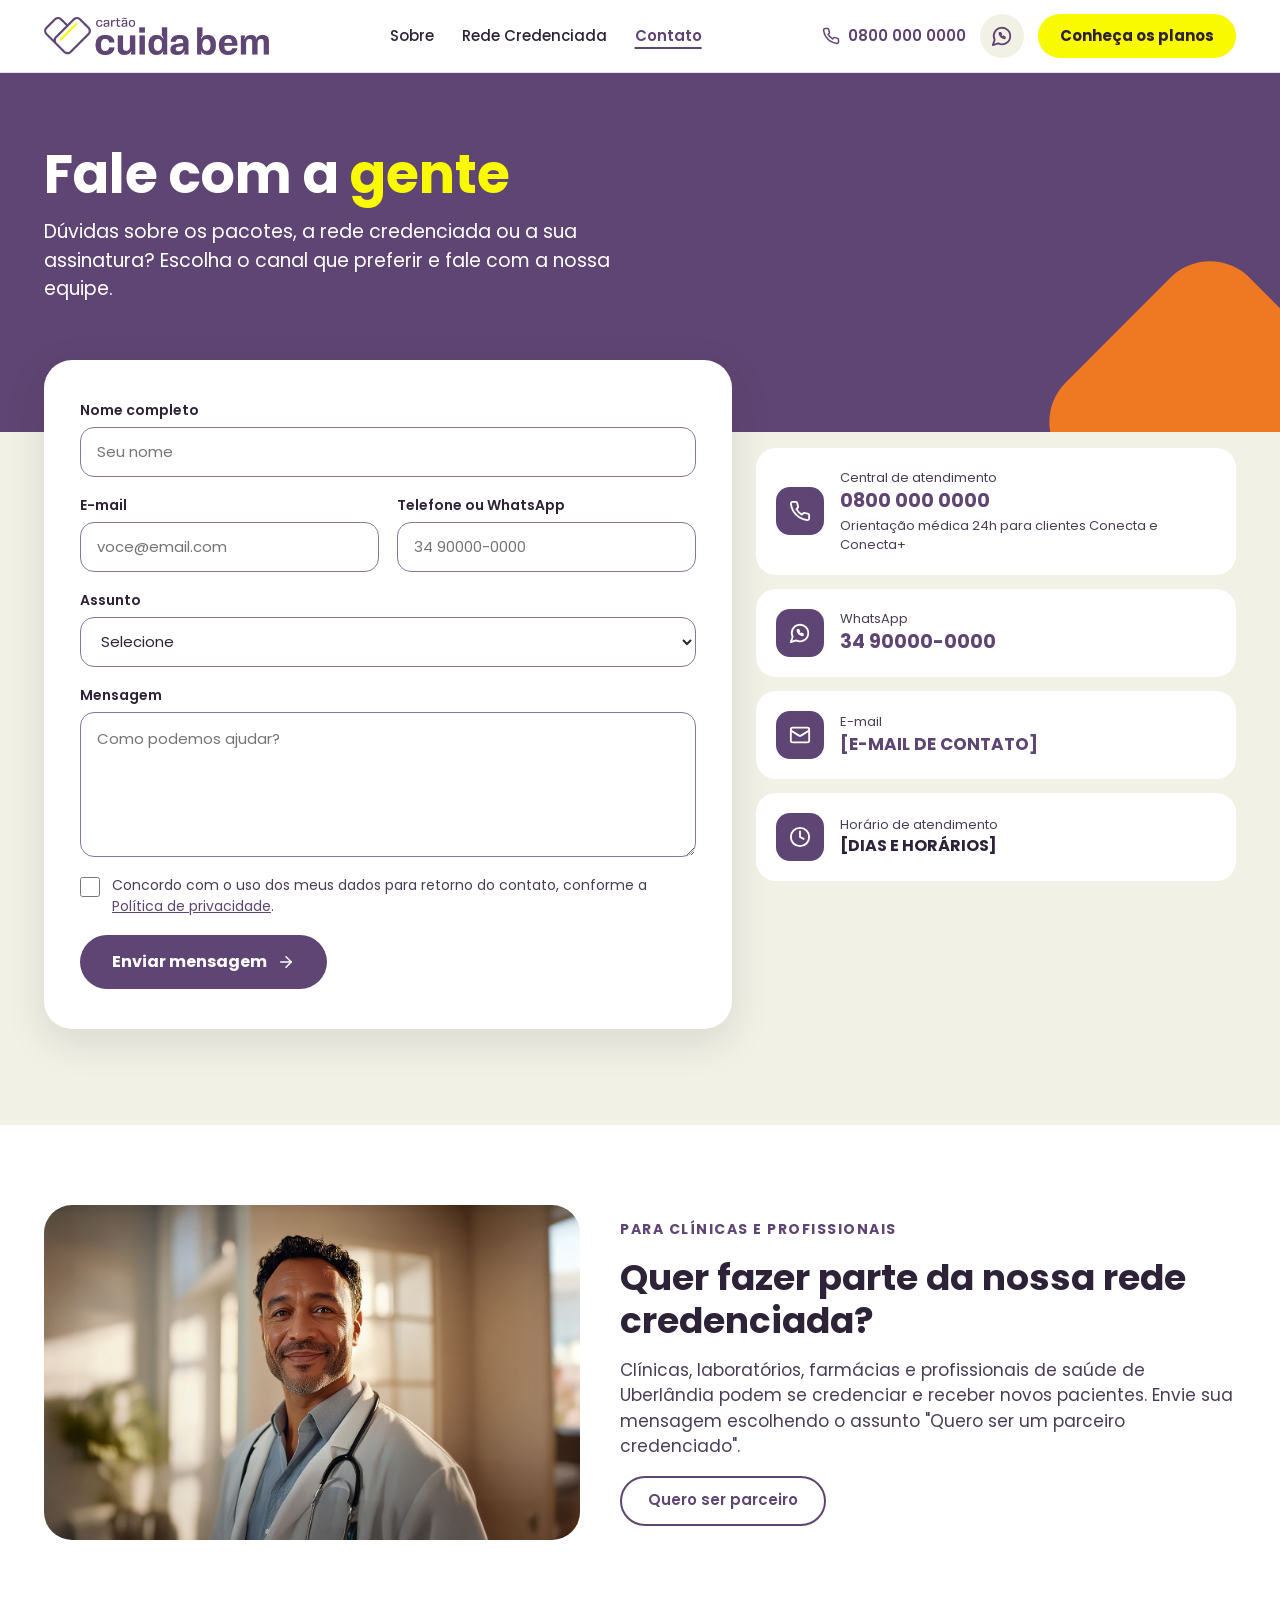
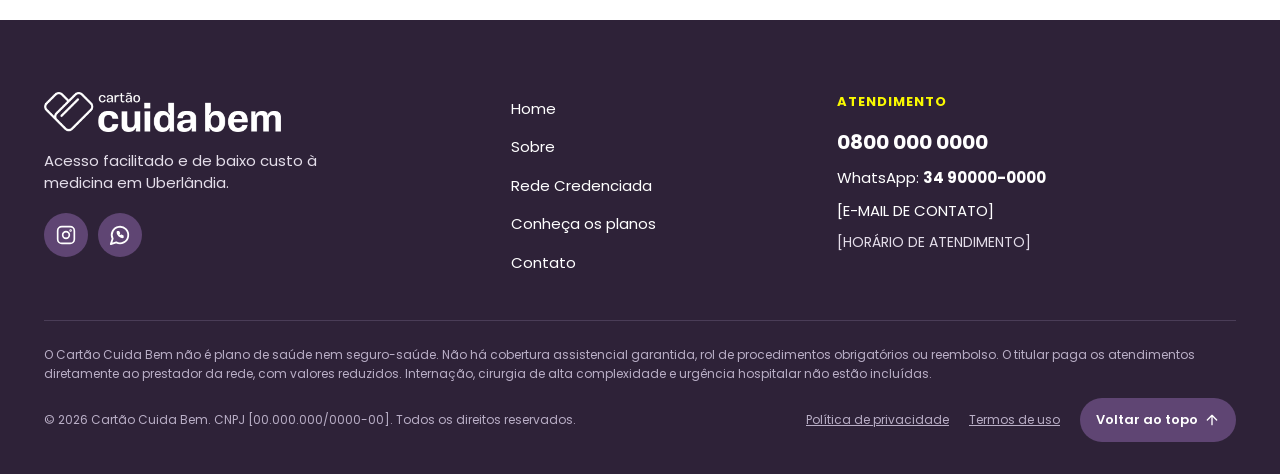
==== contato.html @ bc815ea8 "Add files via upload" ====
<!doctype html>
<html lang="pt-BR">
<head>
<meta charset="utf-8">
<meta name="viewport" content="width=device-width, initial-scale=1">
<title>Cartão Cuida Bem</title>
<meta name="description" content="Cartão Cuida Bem: acesso facilitado e de baixo custo à medicina em Uberlândia. Descontos em consultas, exames e medicamentos na rede parceira.">
<link rel="icon" type="image/png" href="assets/img/favicon.png">
<link rel="preconnect" href="https://fonts.googleapis.com">
<link rel="preconnect" href="https://fonts.gstatic.com" crossorigin>
<link href="https://fonts.googleapis.com/css2?family=Poppins:wght@400;500;600;700;800&display=swap" rel="stylesheet">
<link rel="stylesheet" href="assets/css/site.css">
</head>
<body>
<div id="topo" style="width: 100%; background: #FFFFFF; font-family: 'Poppins', system-ui, sans-serif; color: #2E2238; line-height: 1.5">
<header style="position: sticky; top: 0; z-index: 20; background: #FFFFFF; border-bottom: 1px solid #E4DEEA">
<div style="max-width: 1240px; margin: 0 auto; padding: 14px 24px; box-sizing: border-box; display: flex; flex-wrap: wrap; align-items: center; gap: 12px 28px">
<a href="index.html" aria-label="Cartão Cuida Bem, página inicial" style="display: block; flex: 0 0 auto"><img src="assets/img/logo-roxo.png" alt="Cartão Cuida Bem" style="height: 38px; display: block"></a>
<nav aria-label="Menu principal" style="display: flex; flex-wrap: wrap; gap: 4px 28px; flex: 1 1 auto; justify-content: center">
<a href="sobre.html" style="color: #2E2238; text-decoration: none; font-weight: 500; font-size: 15px; padding: 10px 0">Sobre</a>
<a href="sobre.html#rede-credenciada" style="color: #2E2238; text-decoration: none; font-weight: 500; font-size: 15px; padding: 10px 0">Rede Credenciada</a>
<a href="contato.html" aria-current="page" style="color: #5F4573; text-decoration: underline; text-underline-offset: 6px; text-decoration-thickness: 2px; font-weight: 600; font-size: 15px; padding: 10px 0">Contato</a>
</nav>
<div style="display: flex; flex-wrap: wrap; align-items: center; gap: 10px 14px">
<a href="tel:08000000000" style="display: flex; align-items: center; gap: 8px; color: #5F4573; text-decoration: none; font-weight: 600; font-size: 15px; padding: 10px 0">
<svg aria-hidden="true" width="18" height="18" viewBox="0 0 24 24" fill="none" stroke="currentColor" stroke-width="2" stroke-linecap="round" stroke-linejoin="round"><path d="M22 16.92v3a2 2 0 0 1-2.18 2 19.79 19.79 0 0 1-8.63-3.07 19.5 19.5 0 0 1-6-6 19.79 19.79 0 0 1-3.07-8.67A2 2 0 0 1 4.11 2h3a2 2 0 0 1 2 1.72 12.84 12.84 0 0 0 .7 2.81 2 2 0 0 1-.45 2.11L8.09 9.91a16 16 0 0 0 6 6l1.27-1.27a2 2 0 0 1 2.11-.45 12.84 12.84 0 0 0 2.81.7A2 2 0 0 1 22 16.92z"></path></svg>
0800 000 0000</a>
<a href="https://wa.me/5534900000000" aria-label="Fale com a gente pelo WhatsApp" style="display: flex; align-items: center; justify-content: center; width: 44px; height: 44px; border-radius: 50%; background: #F1F1E5; color: #5F4573">
<svg aria-hidden="true" width="22" height="22" viewBox="0 0 24 24" fill="none" stroke="currentColor" stroke-width="2" stroke-linecap="round" stroke-linejoin="round"><path d="M7.9 20A9 9 0 1 0 4 16.1L2 22Z"></path><path d="M9.5 9.5c.3 1.6 1.4 3 3 3.9l.9-.9 1.6.6v1.3c-2.9.3-6-2.8-5.7-5.7h1.3l.6 1.6z"></path></svg>
</a>
<a href="planos.html" style="display: inline-flex; align-items: center; min-height: 44px; padding: 0 22px; border-radius: 999px; background: #F9F900; color: #2E2238; font-weight: 700; font-size: 15px; text-decoration: none">Conheça os planos</a>
</div>
</div>
</header>
<section style="background: #5F4573; color: #FFFFFF; position: relative; overflow: hidden">
<div aria-hidden="true" style="position: absolute; right: -60px; bottom: -120px; width: 260px; height: 260px; border-radius: 56px; background: #EF7823; transform: rotate(45deg)"></div>
<div style="position: relative; max-width: 1240px; margin: 0 auto; padding: 72px 24px 128px; box-sizing: border-box; display: flex; flex-direction: column; gap: 14px">
<h1 style="margin: 0; font-size: clamp(34px, 4.2vw, 54px); line-height: 1.1; font-weight: 700">Fale com a <span style="color: #F9F900">gente</span></h1>
<p style="margin: 0; font-size: 19px; max-width: 620px">Dúvidas sobre os pacotes, a rede credenciada ou a sua assinatura? Escolha o canal que preferir e fale com a nossa equipe.</p>
</div>
</section>
<section style="background: #F1F1E5">
<div style="max-width: 1240px; margin: -72px auto 0; padding: 0 24px 96px; box-sizing: border-box; position: relative; display: flex; flex-wrap: wrap; gap: 24px; align-items: flex-start">
<div style="flex: 1.4 1 520px; min-width: 0; background: #FFFFFF; border-radius: 28px; padding: 40px 36px; box-sizing: border-box; box-shadow: 0 12px 40px rgba(46, 34, 56, 0.12)">
<form id="form-contato" style="display: flex; flex-direction: column; gap: 18px">
<div style="display: flex; flex-direction: column; gap: 6px">
<label for="nome" style="font-size: 14px; font-weight: 600">Nome completo</label>
<input id="nome" name="nome" type="text" required autocomplete="name" placeholder="Seu nome" style="min-height: 50px; padding: 0 16px; border: 1.5px solid #8B76A0; border-radius: 14px; font-family: inherit; font-size: 15px; color: #2E2238; background: #FFFFFF">
</div>
<div style="display: flex; flex-wrap: wrap; gap: 18px">
<div style="flex: 1 1 220px; min-width: 0; display: flex; flex-direction: column; gap: 6px">
<label for="email" style="font-size: 14px; font-weight: 600">E-mail</label>
<input id="email" name="email" type="email" required autocomplete="email" placeholder="voce@email.com" style="min-height: 50px; padding: 0 16px; border: 1.5px solid #8B76A0; border-radius: 14px; font-family: inherit; font-size: 15px; color: #2E2238; background: #FFFFFF">
</div>
<div style="flex: 1 1 220px; min-width: 0; display: flex; flex-direction: column; gap: 6px">
<label for="telefone" style="font-size: 14px; font-weight: 600">Telefone ou WhatsApp</label>
<input id="telefone" name="telefone" type="tel" required autocomplete="tel" placeholder="34 90000-0000" style="min-height: 50px; padding: 0 16px; border: 1.5px solid #8B76A0; border-radius: 14px; font-family: inherit; font-size: 15px; color: #2E2238; background: #FFFFFF">
</div>
</div>
<div style="display: flex; flex-direction: column; gap: 6px">
<label for="assunto" style="font-size: 14px; font-weight: 600">Assunto</label>
<select id="assunto" name="assunto" required style="min-height: 50px; padding: 0 16px; border: 1.5px solid #8B76A0; border-radius: 14px; font-family: inherit; font-size: 15px; color: #2E2238; background: #FFFFFF">
<option value="">Selecione</option>
<option>Quero contratar o Cartão Cuida Bem</option>
<option>Já sou cliente e tenho uma dúvida</option>
<option>Dúvidas sobre a rede credenciada</option>
<option>Quero ser um parceiro credenciado</option>
<option>Outros assuntos</option>
</select>
</div>
<div style="display: flex; flex-direction: column; gap: 6px">
<label for="mensagem" style="font-size: 14px; font-weight: 600">Mensagem</label>
<textarea id="mensagem" name="mensagem" rows="5" required placeholder="Como podemos ajudar?" style="padding: 14px 16px; border: 1.5px solid #8B76A0; border-radius: 14px; font-family: inherit; font-size: 15px; color: #2E2238; background: #FFFFFF; resize: vertical"></textarea>
</div>
<label style="display: flex; gap: 12px; align-items: flex-start; font-size: 14px; color: #4A3D57; cursor: pointer">
<input type="checkbox" required style="width: 20px; height: 20px; margin: 2px 0 0; accent-color: #5F4573; flex: 0 0 auto">
<span>Concordo com o uso dos meus dados para retorno do contato, conforme a <a href="#">Política de privacidade</a>.</span>
</label>
<button type="submit" style="align-self: flex-start; display: inline-flex; align-items: center; gap: 10px; min-height: 54px; padding: 0 32px; border: 0; border-radius: 999px; background: #5F4573; color: #FFFFFF; font-family: inherit; font-weight: 700; font-size: 16px; cursor: pointer">Enviar mensagem
<svg aria-hidden="true" width="18" height="18" viewBox="0 0 24 24" fill="none" stroke="currentColor" stroke-width="2" stroke-linecap="round" stroke-linejoin="round"><path d="M5 12h14"></path><path d="m12 5 7 7-7 7"></path></svg></button>
</form>
<div role="status" id="msg-enviada" hidden style="display: flex; flex-direction: column; align-items: flex-start; gap: 16px; padding: 24px 0">
<div style="width: 64px; height: 64px; border-radius: 18px; background: #F9F900; color: #5F4573; display: flex; align-items: center; justify-content: center"><svg aria-hidden="true" width="32" height="32" viewBox="0 0 24 24" fill="none" stroke="currentColor" stroke-width="2.5" stroke-linecap="round" stroke-linejoin="round"><path d="M20 6 9 17l-5-5"></path></svg></div>
<h2 style="margin: 0; font-size: 28px; font-weight: 700; color: #5F4573">Mensagem enviada!</h2>
<p style="margin: 0; font-size: 16px; color: #4A3D57">Recebemos seu contato e vamos responder em breve. Se preferir, fale agora pelo WhatsApp.</p>
<div style="display: flex; flex-wrap: wrap; gap: 12px">
<a href="https://wa.me/5534900000000" style="display: inline-flex; align-items: center; min-height: 50px; padding: 0 24px; border-radius: 999px; background: #5F4573; color: #FFFFFF; font-weight: 700; text-decoration: none">Abrir WhatsApp</a>
<button type="button" id="btn-novo" style="min-height: 50px; padding: 0 24px; border-radius: 999px; border: 2px solid #5F4573; background: transparent; color: #5F4573; font-family: inherit; font-weight: 600; font-size: 15px; cursor: pointer">Enviar outra mensagem</button>
</div>
</div>
</div>
<div style="flex: 1 1 360px; min-width: 0; display: flex; flex-direction: column; gap: 14px; padding-top: 88px">
<a href="tel:08000000000" style="display: flex; gap: 16px; align-items: center; background: #FFFFFF; border-radius: 20px; padding: 20px; text-decoration: none; color: #2E2238">
<span style="flex: 0 0 auto; width: 48px; height: 48px; border-radius: 14px; background: #5F4573; color: #FFFFFF; display: flex; align-items: center; justify-content: center"><svg aria-hidden="true" width="22" height="22" viewBox="0 0 24 24" fill="none" stroke="currentColor" stroke-width="2" stroke-linecap="round" stroke-linejoin="round"><path d="M22 16.92v3a2 2 0 0 1-2.18 2 19.79 19.79 0 0 1-8.63-3.07 19.5 19.5 0 0 1-6-6 19.79 19.79 0 0 1-3.07-8.67A2 2 0 0 1 4.11 2h3a2 2 0 0 1 2 1.72 12.84 12.84 0 0 0 .7 2.81 2 2 0 0 1-.45 2.11L8.09 9.91a16 16 0 0 0 6 6l1.27-1.27a2 2 0 0 1 2.11-.45 12.84 12.84 0 0 0 2.81.7A2 2 0 0 1 22 16.92z"></path></svg></span>
<span><span style="display: block; font-size: 13px; color: #4A3D57">Central de atendimento</span><strong style="font-size: 19px; color: #5F4573">0800 000 0000</strong><span style="display: block; font-size: 13px; color: #4A3D57">Orientação médica 24h para clientes Conecta e Conecta+</span></span>
</a>
<a href="https://wa.me/5534900000000" style="display: flex; gap: 16px; align-items: center; background: #FFFFFF; border-radius: 20px; padding: 20px; text-decoration: none; color: #2E2238">
<span style="flex: 0 0 auto; width: 48px; height: 48px; border-radius: 14px; background: #5F4573; color: #FFFFFF; display: flex; align-items: center; justify-content: center"><svg aria-hidden="true" width="22" height="22" viewBox="0 0 24 24" fill="none" stroke="currentColor" stroke-width="2" stroke-linecap="round" stroke-linejoin="round"><path d="M7.9 20A9 9 0 1 0 4 16.1L2 22Z"></path><path d="M9.5 9.5c.3 1.6 1.4 3 3 3.9l.9-.9 1.6.6v1.3c-2.9.3-6-2.8-5.7-5.7h1.3l.6 1.6z"></path></svg></span>
<span><span style="display: block; font-size: 13px; color: #4A3D57">WhatsApp</span><strong style="font-size: 19px; color: #5F4573">34 90000-0000</strong></span>
</a>
<a href="mailto:contato@cuidabem.com.br" style="display: flex; gap: 16px; align-items: center; background: #FFFFFF; border-radius: 20px; padding: 20px; text-decoration: none; color: #2E2238">
<span style="flex: 0 0 auto; width: 48px; height: 48px; border-radius: 14px; background: #5F4573; color: #FFFFFF; display: flex; align-items: center; justify-content: center"><svg aria-hidden="true" width="22" height="22" viewBox="0 0 24 24" fill="none" stroke="currentColor" stroke-width="2" stroke-linecap="round" stroke-linejoin="round"><rect width="20" height="16" x="2" y="4" rx="2"></rect><path d="m22 7-8.97 5.7a1.94 1.94 0 0 1-2.06 0L2 7"></path></svg></span>
<span><span style="display: block; font-size: 13px; color: #4A3D57">E-mail</span><strong style="font-size: 17px; color: #5F4573">[E-MAIL DE CONTATO]</strong></span>
</a>
<div style="display: flex; gap: 16px; align-items: center; background: #FFFFFF; border-radius: 20px; padding: 20px">
<span style="flex: 0 0 auto; width: 48px; height: 48px; border-radius: 14px; background: #5F4573; color: #FFFFFF; display: flex; align-items: center; justify-content: center"><svg aria-hidden="true" width="22" height="22" viewBox="0 0 24 24" fill="none" stroke="currentColor" stroke-width="2" stroke-linecap="round" stroke-linejoin="round"><circle cx="12" cy="12" r="10"></circle><path d="M12 6v6l4 2"></path></svg></span>
<span><span style="display: block; font-size: 13px; color: #4A3D57">Horário de atendimento</span><strong style="font-size: 16px; color: #2E2238">[DIAS E HORÁRIOS]</strong></span>
</div>
</div>
</div>
</section>
<section style="background: #FFFFFF">
<div style="max-width: 1240px; margin: 0 auto; padding: 80px 24px; box-sizing: border-box; display: flex; flex-wrap: wrap; align-items: center; gap: 40px">
<div style="flex: 1 1 360px; min-width: 0; border-radius: 28px; overflow: hidden; aspect-ratio: 16 / 10">
<img src="assets/img/medico.jpg" alt="Médico sorridente no consultório" style="width: 100%; height: 100%; object-fit: cover; object-position: center 25%; display: block">
</div>
<div style="flex: 1 1 440px; min-width: 0; display: flex; flex-direction: column; gap: 16px">
<p style="margin: 0; font-size: 14px; font-weight: 700; letter-spacing: 1.5px; text-transform: uppercase; color: #5F4573">Para clínicas e profissionais</p>
<h2 style="margin: 0; font-size: clamp(26px, 2.8vw, 36px); line-height: 1.2; font-weight: 700">Quer fazer parte da nossa rede credenciada?</h2>
<p style="margin: 0; font-size: 17px; color: #4A3D57">Clínicas, laboratórios, farmácias e profissionais de saúde de Uberlândia podem se credenciar e receber novos pacientes. Envie sua mensagem escolhendo o assunto "Quero ser um parceiro credenciado".</p>
<a href="#nome" style="align-self: flex-start; display: inline-flex; align-items: center; min-height: 50px; padding: 0 26px; border-radius: 999px; border: 2px solid #5F4573; color: #5F4573; font-weight: 600; font-size: 15px; text-decoration: none; box-sizing: border-box">Quero ser parceiro</a>
</div>
</div>
</section>
<footer style="background: #2E2238; color: #FFFFFF">
<div style="max-width: 1240px; margin: 0 auto; padding: 72px 24px 32px; box-sizing: border-box; display: flex; flex-direction: column; gap: 40px">
<div style="display: flex; flex-wrap: wrap; gap: 40px 48px">
<div style="flex: 1.4 1 280px; min-width: 0; display: flex; flex-direction: column; gap: 18px">
<img src="assets/img/logo-branco.png" alt="Cartão Cuida Bem" style="height: 40px; width: auto; align-self: flex-start">
<p style="margin: 0; font-size: 15px; color: #E4DEEA; max-width: 340px">Acesso facilitado e de baixo custo à medicina em Uberlândia.</p>
<div style="display: flex; gap: 10px">
<a href="#" aria-label="Instagram do Cartão Cuida Bem" style="width: 44px; height: 44px; border-radius: 50%; background: #5F4573; color: #FFFFFF; display: flex; align-items: center; justify-content: center"><svg aria-hidden="true" width="20" height="20" viewBox="0 0 24 24" fill="none" stroke="currentColor" stroke-width="2" stroke-linecap="round" stroke-linejoin="round"><rect width="20" height="20" x="2" y="2" rx="5"></rect><circle cx="12" cy="12" r="4"></circle><circle cx="17.5" cy="6.5" r=".5"></circle></svg></a>
<a href="https://wa.me/5534900000000" aria-label="WhatsApp do Cartão Cuida Bem" style="width: 44px; height: 44px; border-radius: 50%; background: #5F4573; color: #FFFFFF; display: flex; align-items: center; justify-content: center"><svg aria-hidden="true" width="22" height="22" viewBox="0 0 24 24" fill="none" stroke="currentColor" stroke-width="2" stroke-linecap="round" stroke-linejoin="round"><path d="M7.9 20A9 9 0 1 0 4 16.1L2 22Z"></path><path d="M9.5 9.5c.3 1.6 1.4 3 3 3.9l.9-.9 1.6.6v1.3c-2.9.3-6-2.8-5.7-5.7h1.3l.6 1.6z"></path></svg></a>
</div>
</div>
<nav aria-label="Rodapé" style="flex: 1 1 180px; min-width: 0; display: flex; flex-direction: column; gap: 4px">
<a href="index.html" style="color: #FFFFFF; text-decoration: none; font-size: 15px; padding: 6px 0">Home</a>
<a href="sobre.html" style="color: #FFFFFF; text-decoration: none; font-size: 15px; padding: 6px 0">Sobre</a>
<a href="sobre.html#rede-credenciada" style="color: #FFFFFF; text-decoration: none; font-size: 15px; padding: 6px 0">Rede Credenciada</a>
<a href="planos.html" style="color: #FFFFFF; text-decoration: none; font-size: 15px; padding: 6px 0">Conheça os planos</a>
<a href="contato.html" style="color: #FFFFFF; text-decoration: none; font-size: 15px; padding: 6px 0">Contato</a>
</nav>
<div style="flex: 1.4 1 260px; min-width: 0; display: flex; flex-direction: column; gap: 10px">
<p style="margin: 0 0 6px; font-size: 13px; font-weight: 700; letter-spacing: 1px; text-transform: uppercase; color: #F9F900">Atendimento</p>
<a href="tel:08000000000" style="color: #FFFFFF; text-decoration: none; font-size: 20px; font-weight: 700">0800 000 0000</a>
<a href="https://wa.me/5534900000000" style="color: #FFFFFF; text-decoration: none; font-size: 15px">WhatsApp: <strong>34 90000-0000</strong></a>
<a href="mailto:contato@cuidabem.com.br" style="color: #FFFFFF; text-decoration: none; font-size: 15px">[E-MAIL DE CONTATO]</a>
<p style="margin: 0; font-size: 14px; color: #E4DEEA">[HORÁRIO DE ATENDIMENTO]</p>
</div>
</div>
<div style="display: flex; flex-direction: column; gap: 14px; padding-top: 24px; border-top: 1px solid #4A3D57; font-size: 12px; color: #B9AEC6">
<p style="margin: 0; line-height: 1.6">O Cartão Cuida Bem não é plano de saúde nem seguro-saúde. Não há cobertura assistencial garantida, rol de procedimentos obrigatórios ou reembolso. O titular paga os atendimentos diretamente ao prestador da rede, com valores reduzidos. Internação, cirurgia de alta complexidade e urgência hospitalar não estão incluídas.</p>
<div style="display: flex; flex-wrap: wrap; align-items: center; justify-content: space-between; gap: 12px 20px">
<p style="margin: 0">© 2026 Cartão Cuida Bem. CNPJ [00.000.000/0000-00]. Todos os direitos reservados.</p>
<div style="display: flex; flex-wrap: wrap; gap: 8px 20px; align-items: center">
<a href="#" style="color: #B9AEC6">Política de privacidade</a>
<a href="#" style="color: #B9AEC6">Termos de uso</a>
<a href="#topo" style="display: inline-flex; align-items: center; gap: 6px; min-height: 44px; padding: 0 16px; border-radius: 999px; background: #5F4573; color: #FFFFFF; text-decoration: none; font-weight: 600; font-size: 13px">Voltar ao topo
<svg aria-hidden="true" width="16" height="16" viewBox="0 0 24 24" fill="none" stroke="currentColor" stroke-width="2" stroke-linecap="round" stroke-linejoin="round"><path d="m5 12 7-7 7 7M12 19V5"></path></svg></a>
</div>
</div>
</div>
</div>
</footer>
</div>
<script src="assets/js/site.js"></script>
</body>
</html>
---- assets/css/site.css ----
/* Cartão Cuida Bem: estilos base do site (o restante do visual está nos atributos style de cada página) */
*, *::before, *::after { box-sizing: border-box; }
html { scroll-behavior: smooth; -webkit-text-size-adjust: 100%; }
body { margin: 0; font-family: 'Poppins', system-ui, -apple-system, 'Segoe UI', sans-serif; color: #2E2238; background: #FFFFFF; }
a { color: #5F4573; }
a:hover { color: #2E2238; }
[hidden] { display: none !important; }
a:focus-visible, button:focus-visible, input:focus-visible, select:focus-visible, textarea:focus-visible {
  outline: 3px solid #EF7823; outline-offset: 2px;
}
input:focus, select:focus, textarea:focus { border-color: #5F4573 !important; outline: none; box-shadow: 0 0 0 3px #E4DEEA; }
button { -webkit-tap-highlight-color: transparent; }
.faq-btn[aria-expanded="true"] > span:last-child { transform: rotate(180deg); }
[id] { scroll-margin-top: 96px; }

/* Comparativo Plano de saúde x Cartão Cuida Bem (página Sobre) */
.cmp-desk { display: grid; }
.cmp-mob { display: none; }
@media (max-width: 880px) {
  .cmp-desk { display: none; }
  .cmp-mob { display: flex; }
}

/* Celular: menu deixa de ser fixo para não ocupar a tela */
@media (max-width: 767px) {
  header { position: static !important; }
  [id] { scroll-margin-top: 16px; }
}
@media (prefers-reduced-motion: reduce) {
  html { scroll-behavior: auto; }
}
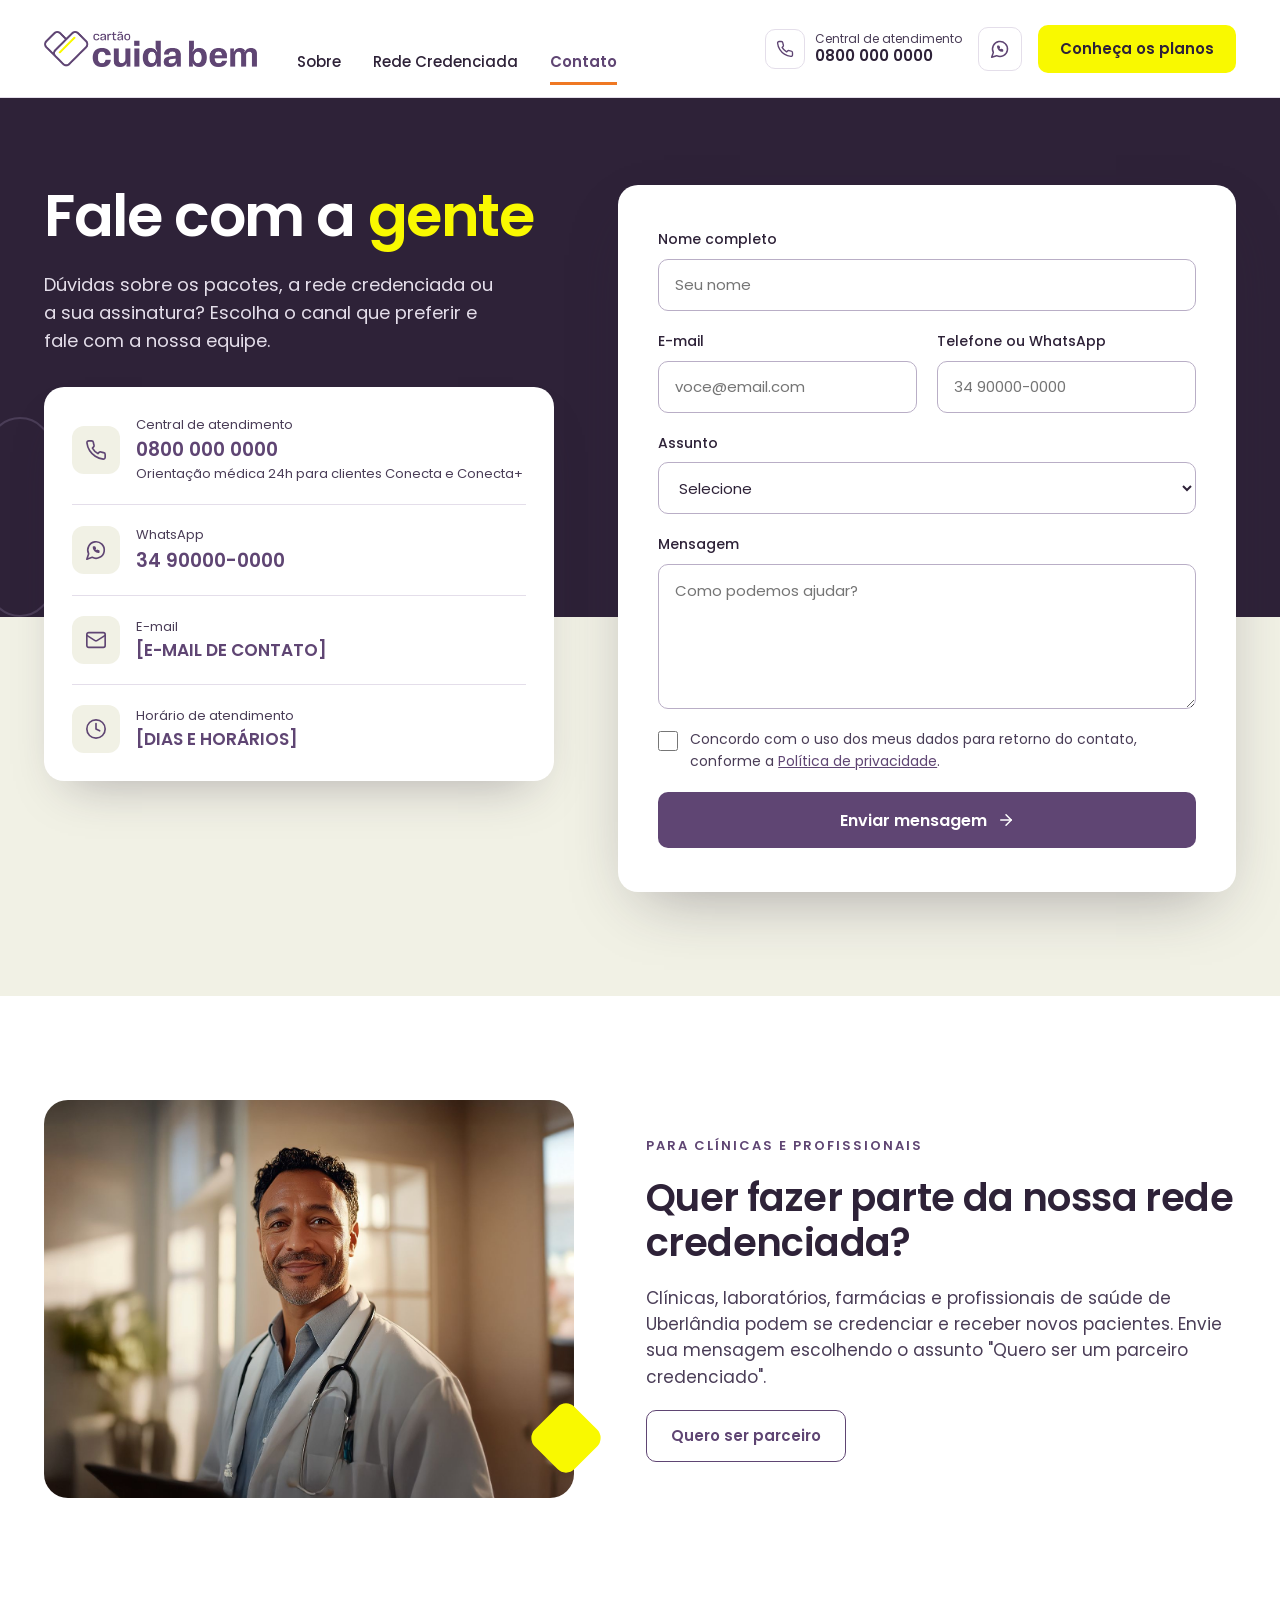
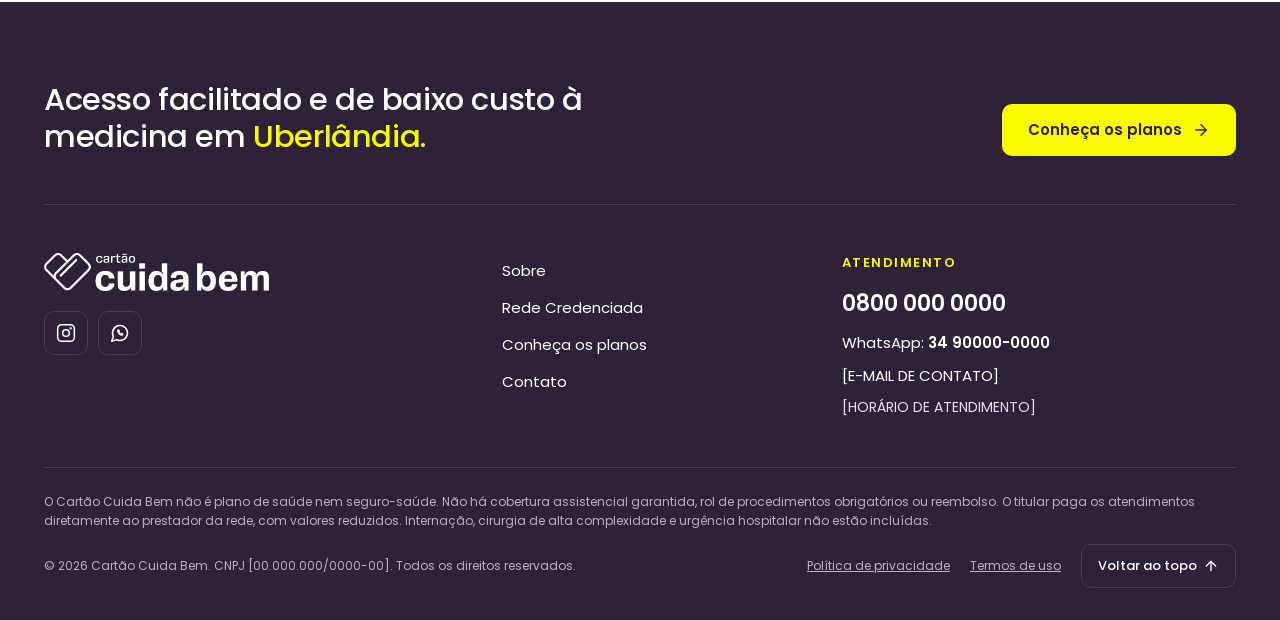
==== commit a2905afc: "Add files via upload" ====
--- a/contato.html
+++ b/contato.html
@@ -8,58 +8,75 @@
 <link rel="icon" type="image/png" href="assets/img/favicon.png">
 <link rel="preconnect" href="https://fonts.googleapis.com">
 <link rel="preconnect" href="https://fonts.gstatic.com" crossorigin>
-<link href="https://fonts.googleapis.com/css2?family=Poppins:wght@400;500;600;700;800&display=swap" rel="stylesheet">
+<link href="https://fonts.googleapis.com/css2?family=Poppins:wght@300;400;500;600;700&display=swap" rel="stylesheet">
 <link rel="stylesheet" href="assets/css/site.css">
 </head>
 <body>
-<div id="topo" style="width: 100%; background: #FFFFFF; font-family: 'Poppins', system-ui, sans-serif; color: #2E2238; line-height: 1.5">
-<header style="position: sticky; top: 0; z-index: 20; background: #FFFFFF; border-bottom: 1px solid #E4DEEA">
-<div style="max-width: 1240px; margin: 0 auto; padding: 14px 24px; box-sizing: border-box; display: flex; flex-wrap: wrap; align-items: center; gap: 12px 28px">
-<a href="index.html" aria-label="Cartão Cuida Bem, página inicial" style="display: block; flex: 0 0 auto"><img src="assets/img/logo-roxo.png" alt="Cartão Cuida Bem" style="height: 38px; display: block"></a>
-<nav aria-label="Menu principal" style="display: flex; flex-wrap: wrap; gap: 4px 28px; flex: 1 1 auto; justify-content: center">
-<a href="sobre.html" style="color: #2E2238; text-decoration: none; font-weight: 500; font-size: 15px; padding: 10px 0">Sobre</a>
-<a href="sobre.html#rede-credenciada" style="color: #2E2238; text-decoration: none; font-weight: 500; font-size: 15px; padding: 10px 0">Rede Credenciada</a>
-<a href="contato.html" aria-current="page" style="color: #5F4573; text-decoration: underline; text-underline-offset: 6px; text-decoration-thickness: 2px; font-weight: 600; font-size: 15px; padding: 10px 0">Contato</a>
+<div id="topo" style="width: 100%; background: #FFFFFF; font-family: 'Poppins', system-ui, sans-serif; color: #2E2238; line-height: 1.55">
+<header style="position: sticky; top: 0; z-index: 30; background: #FFFFFF; box-shadow: 0 1px 0 #E4DEEA">
+<div style="max-width: 1240px; margin: 0 auto; padding: 12px 24px; min-height: 80px; box-sizing: border-box; display: flex; flex-wrap: wrap; align-items: center; gap: 12px 40px">
+<a href="index.html" aria-label="Cartão Cuida Bem, página inicial" style="display: block; flex: 0 0 auto"><img src="assets/img/logo-roxo.png" alt="Cartão Cuida Bem" style="height: 36px; display: block"></a>
+<nav aria-label="Menu principal" style="display: flex; flex-wrap: wrap; gap: 4px 32px; flex: 1 1 auto; margin-top: 26px">
+<a href="sobre.html" style="color: #2E2238; text-decoration: none; font-weight: 500; font-size: 15px; padding: 12px 0">Sobre</a>
+<a href="sobre.html#rede-credenciada" style="color: #2E2238; text-decoration: none; font-weight: 500; font-size: 15px; padding: 12px 0">Rede Credenciada</a>
+<a href="contato.html" aria-current="page" style="color: #5F4573; text-decoration: none; font-weight: 600; font-size: 15px; padding: 12px 0; box-shadow: inset 0 -3px 0 #EF7823">Contato</a>
 </nav>
-<div style="display: flex; flex-wrap: wrap; align-items: center; gap: 10px 14px">
-<a href="tel:08000000000" style="display: flex; align-items: center; gap: 8px; color: #5F4573; text-decoration: none; font-weight: 600; font-size: 15px; padding: 10px 0">
-<svg aria-hidden="true" width="18" height="18" viewBox="0 0 24 24" fill="none" stroke="currentColor" stroke-width="2" stroke-linecap="round" stroke-linejoin="round"><path d="M22 16.92v3a2 2 0 0 1-2.18 2 19.79 19.79 0 0 1-8.63-3.07 19.5 19.5 0 0 1-6-6 19.79 19.79 0 0 1-3.07-8.67A2 2 0 0 1 4.11 2h3a2 2 0 0 1 2 1.72 12.84 12.84 0 0 0 .7 2.81 2 2 0 0 1-.45 2.11L8.09 9.91a16 16 0 0 0 6 6l1.27-1.27a2 2 0 0 1 2.11-.45 12.84 12.84 0 0 0 2.81.7A2 2 0 0 1 22 16.92z"></path></svg>
-0800 000 0000</a>
-<a href="https://wa.me/5534900000000" aria-label="Fale com a gente pelo WhatsApp" style="display: flex; align-items: center; justify-content: center; width: 44px; height: 44px; border-radius: 50%; background: #F1F1E5; color: #5F4573">
-<svg aria-hidden="true" width="22" height="22" viewBox="0 0 24 24" fill="none" stroke="currentColor" stroke-width="2" stroke-linecap="round" stroke-linejoin="round"><path d="M7.9 20A9 9 0 1 0 4 16.1L2 22Z"></path><path d="M9.5 9.5c.3 1.6 1.4 3 3 3.9l.9-.9 1.6.6v1.3c-2.9.3-6-2.8-5.7-5.7h1.3l.6 1.6z"></path></svg>
+<div style="display: flex; flex-wrap: wrap; align-items: center; gap: 12px 16px">
+<a href="tel:08000000000" style="display: flex; align-items: center; gap: 10px; text-decoration: none; color: #2E2238">
+<span style="display: flex; width: 40px; height: 40px; border-radius: 10px; border: 1px solid #E4DEEA; color: #5F4573; align-items: center; justify-content: center"><svg aria-hidden="true" width="18" height="18" viewBox="0 0 24 24" fill="none" stroke="currentColor" stroke-width="1.8" stroke-linecap="round" stroke-linejoin="round"><path d="M22 16.92v3a2 2 0 0 1-2.18 2 19.79 19.79 0 0 1-8.63-3.07 19.5 19.5 0 0 1-6-6 19.79 19.79 0 0 1-3.07-8.67A2 2 0 0 1 4.11 2h3a2 2 0 0 1 2 1.72 12.84 12.84 0 0 0 .7 2.81 2 2 0 0 1-.45 2.11L8.09 9.91a16 16 0 0 0 6 6l1.27-1.27a2 2 0 0 1 2.11-.45 12.84 12.84 0 0 0 2.81.7A2 2 0 0 1 22 16.92z"></path></svg></span>
+<span style="display: flex; flex-direction: column; line-height: 1.2"><span style="font-size: 12px; color: #4A3D57">Central de atendimento</span><strong style="font-size: 15px; font-weight: 600">0800 000 0000</strong></span>
 </a>
-<a href="planos.html" style="display: inline-flex; align-items: center; min-height: 44px; padding: 0 22px; border-radius: 999px; background: #F9F900; color: #2E2238; font-weight: 700; font-size: 15px; text-decoration: none">Conheça os planos</a>
+<a href="https://wa.me/5534900000000" aria-label="Fale com a gente pelo WhatsApp" style="display: flex; align-items: center; justify-content: center; width: 44px; height: 44px; border-radius: 10px; border: 1px solid #E4DEEA; color: #5F4573">
+<svg aria-hidden="true" width="20" height="20" viewBox="0 0 24 24" fill="none" stroke="currentColor" stroke-width="1.8" stroke-linecap="round" stroke-linejoin="round"><path d="M7.9 20A9 9 0 1 0 4 16.1L2 22Z"></path><path d="M9.5 9.5c.3 1.6 1.4 3 3 3.9l.9-.9 1.6.6v1.3c-2.9.3-6-2.8-5.7-5.7h1.3l.6 1.6z"></path></svg>
+</a>
+<a href="planos.html" style="display: inline-flex; align-items: center; min-height: 48px; padding: 0 22px; border-radius: 10px; background: #F9F900; color: #2E2238; font-weight: 600; font-size: 15px; text-decoration: none">Conheça os planos</a>
 </div>
 </div>
 </header>
-<section style="background: #5F4573; color: #FFFFFF; position: relative; overflow: hidden">
-<div aria-hidden="true" style="position: absolute; right: -60px; bottom: -120px; width: 260px; height: 260px; border-radius: 56px; background: #EF7823; transform: rotate(45deg)"></div>
-<div style="position: relative; max-width: 1240px; margin: 0 auto; padding: 72px 24px 128px; box-sizing: border-box; display: flex; flex-direction: column; gap: 14px">
-<h1 style="margin: 0; font-size: clamp(34px, 4.2vw, 54px); line-height: 1.1; font-weight: 700">Fale com a <span style="color: #F9F900">gente</span></h1>
-<p style="margin: 0; font-size: 19px; max-width: 620px">Dúvidas sobre os pacotes, a rede credenciada ou a sua assinatura? Escolha o canal que preferir e fale com a nossa equipe.</p>
-</div>
-</section>
-<section style="background: #F1F1E5">
-<div style="max-width: 1240px; margin: -72px auto 0; padding: 0 24px 96px; box-sizing: border-box; position: relative; display: flex; flex-wrap: wrap; gap: 24px; align-items: flex-start">
-<div style="flex: 1.4 1 520px; min-width: 0; background: #FFFFFF; border-radius: 28px; padding: 40px 36px; box-sizing: border-box; box-shadow: 0 12px 40px rgba(46, 34, 56, 0.12)">
-<form id="form-contato" style="display: flex; flex-direction: column; gap: 18px">
-<div style="display: flex; flex-direction: column; gap: 6px">
-<label for="nome" style="font-size: 14px; font-weight: 600">Nome completo</label>
-<input id="nome" name="nome" type="text" required autocomplete="name" placeholder="Seu nome" style="min-height: 50px; padding: 0 16px; border: 1.5px solid #8B76A0; border-radius: 14px; font-family: inherit; font-size: 15px; color: #2E2238; background: #FFFFFF">
-</div>
-<div style="display: flex; flex-wrap: wrap; gap: 18px">
-<div style="flex: 1 1 220px; min-width: 0; display: flex; flex-direction: column; gap: 6px">
-<label for="email" style="font-size: 14px; font-weight: 600">E-mail</label>
-<input id="email" name="email" type="email" required autocomplete="email" placeholder="voce@email.com" style="min-height: 50px; padding: 0 16px; border: 1.5px solid #8B76A0; border-radius: 14px; font-family: inherit; font-size: 15px; color: #2E2238; background: #FFFFFF">
-</div>
-<div style="flex: 1 1 220px; min-width: 0; display: flex; flex-direction: column; gap: 6px">
-<label for="telefone" style="font-size: 14px; font-weight: 600">Telefone ou WhatsApp</label>
-<input id="telefone" name="telefone" type="tel" required autocomplete="tel" placeholder="34 90000-0000" style="min-height: 50px; padding: 0 16px; border: 1.5px solid #8B76A0; border-radius: 14px; font-family: inherit; font-size: 15px; color: #2E2238; background: #FFFFFF">
+<section style="background: linear-gradient(#2E2238 0, #2E2238 520px, #F1F1E5 520px); position: relative">
+<div aria-hidden="true" style="position: absolute; left: -60px; top: 340px; width: 160px; height: 160px; border-radius: 32px; border: 2px solid #4A3D57; transform: rotate(45deg)"></div>
+<div style="position: relative; max-width: 1240px; margin: 0 auto; padding: 88px 24px 104px; box-sizing: border-box; display: flex; flex-wrap: wrap; gap: 48px 64px; align-items: flex-start">
+<div style="flex: 1 1 400px; min-width: 0; display: flex; flex-direction: column; gap: 24px; color: #FFFFFF">
+<h1 style="margin: 0; font-size: clamp(38px, 4.6vw, 62px); line-height: 1.05; font-weight: 600; letter-spacing: -1.4px">Fale com a <span style="color: #F9F900">gente</span></h1>
+<p style="margin: 0; font-size: 18px; color: #E4DEEA; max-width: 460px">Dúvidas sobre os pacotes, a rede credenciada ou a sua assinatura? Escolha o canal que preferir e fale com a nossa equipe.</p>
+<div style="display: flex; flex-direction: column; margin-top: 8px; background: #FFFFFF; color: #2E2238; border-radius: 20px; padding: 8px 28px; box-shadow: 0 24px 48px -24px rgba(46, 34, 56, 0.35)">
+<a href="tel:08000000000" style="display: flex; gap: 16px; align-items: center; padding: 20px 0; text-decoration: none; color: #2E2238">
+<span style="display: flex; flex: 0 0 auto; width: 48px; height: 48px; border-radius: 12px; background: #F1F1E5; color: #5F4573; align-items: center; justify-content: center"><svg aria-hidden="true" width="22" height="22" viewBox="0 0 24 24" fill="none" stroke="currentColor" stroke-width="1.8" stroke-linecap="round" stroke-linejoin="round"><path d="M22 16.92v3a2 2 0 0 1-2.18 2 19.79 19.79 0 0 1-8.63-3.07 19.5 19.5 0 0 1-6-6 19.79 19.79 0 0 1-3.07-8.67A2 2 0 0 1 4.11 2h3a2 2 0 0 1 2 1.72 12.84 12.84 0 0 0 .7 2.81 2 2 0 0 1-.45 2.11L8.09 9.91a16 16 0 0 0 6 6l1.27-1.27a2 2 0 0 1 2.11-.45 12.84 12.84 0 0 0 2.81.7A2 2 0 0 1 22 16.92z"></path></svg></span>
+<span style="display: flex; flex-direction: column"><span style="font-size: 13px; color: #4A3D57">Central de atendimento</span><strong style="font-size: 19px; font-weight: 600; color: #5F4573">0800 000 0000</strong><span style="font-size: 13px; color: #4A3D57">Orientação médica 24h para clientes Conecta e Conecta+</span></span>
+</a>
+<a href="https://wa.me/5534900000000" style="display: flex; gap: 16px; align-items: center; padding: 20px 0; border-top: 1px solid #E4DEEA; text-decoration: none; color: #2E2238">
+<span style="display: flex; flex: 0 0 auto; width: 48px; height: 48px; border-radius: 12px; background: #F1F1E5; color: #5F4573; align-items: center; justify-content: center"><svg aria-hidden="true" width="22" height="22" viewBox="0 0 24 24" fill="none" stroke="currentColor" stroke-width="1.8" stroke-linecap="round" stroke-linejoin="round"><path d="M7.9 20A9 9 0 1 0 4 16.1L2 22Z"></path><path d="M9.5 9.5c.3 1.6 1.4 3 3 3.9l.9-.9 1.6.6v1.3c-2.9.3-6-2.8-5.7-5.7h1.3l.6 1.6z"></path></svg></span>
+<span style="display: flex; flex-direction: column"><span style="font-size: 13px; color: #4A3D57">WhatsApp</span><strong style="font-size: 19px; font-weight: 600; color: #5F4573">34 90000-0000</strong></span>
+</a>
+<a href="mailto:contato@cuidabem.com.br" style="display: flex; gap: 16px; align-items: center; padding: 20px 0; border-top: 1px solid #E4DEEA; text-decoration: none; color: #2E2238">
+<span style="display: flex; flex: 0 0 auto; width: 48px; height: 48px; border-radius: 12px; background: #F1F1E5; color: #5F4573; align-items: center; justify-content: center"><svg aria-hidden="true" width="22" height="22" viewBox="0 0 24 24" fill="none" stroke="currentColor" stroke-width="1.8" stroke-linecap="round" stroke-linejoin="round"><rect width="20" height="16" x="2" y="4" rx="2"></rect><path d="m22 7-8.97 5.7a1.94 1.94 0 0 1-2.06 0L2 7"></path></svg></span>
+<span style="display: flex; flex-direction: column"><span style="font-size: 13px; color: #4A3D57">E-mail</span><strong style="font-size: 17px; font-weight: 600; color: #5F4573">[E-MAIL DE CONTATO]</strong></span>
+</a>
+<div style="display: flex; gap: 16px; align-items: center; padding: 20px 0; border-top: 1px solid #E4DEEA">
+<span style="display: flex; flex: 0 0 auto; width: 48px; height: 48px; border-radius: 12px; background: #F1F1E5; color: #5F4573; align-items: center; justify-content: center"><svg aria-hidden="true" width="22" height="22" viewBox="0 0 24 24" fill="none" stroke="currentColor" stroke-width="1.8" stroke-linecap="round" stroke-linejoin="round"><circle cx="12" cy="12" r="10"></circle><path d="M12 6v6l4 2"></path></svg></span>
+<span style="display: flex; flex-direction: column"><span style="font-size: 13px; color: #4A3D57">Horário de atendimento</span><strong style="font-size: 17px; font-weight: 600; color: #5F4573">[DIAS E HORÁRIOS]</strong></span>
 </div>
 </div>
-<div style="display: flex; flex-direction: column; gap: 6px">
-<label for="assunto" style="font-size: 14px; font-weight: 600">Assunto</label>
-<select id="assunto" name="assunto" required style="min-height: 50px; padding: 0 16px; border: 1.5px solid #8B76A0; border-radius: 14px; font-family: inherit; font-size: 15px; color: #2E2238; background: #FFFFFF">
+</div>
+<div style="flex: 1.25 1 480px; min-width: 0; background: #FFFFFF; border-radius: 20px; padding: 44px 40px; box-sizing: border-box; box-shadow: 0 24px 64px -24px rgba(46, 34, 56, 0.4)">
+<form id="form-contato" style="display: flex; flex-direction: column; gap: 20px">
+<div style="display: flex; flex-direction: column; gap: 8px">
+<label for="nome" style="font-size: 14px; font-weight: 500">Nome completo</label>
+<input id="nome" name="nome" type="text" required autocomplete="name" placeholder="Seu nome" style="min-height: 52px; padding: 0 16px; border: 1px solid #B9AEC6; border-radius: 10px; font-family: inherit; font-size: 15px; color: #2E2238; background: #FFFFFF">
+</div>
+<div style="display: flex; flex-wrap: wrap; gap: 20px">
+<div style="flex: 1 1 220px; min-width: 0; display: flex; flex-direction: column; gap: 8px">
+<label for="email" style="font-size: 14px; font-weight: 500">E-mail</label>
+<input id="email" name="email" type="email" required autocomplete="email" placeholder="voce@email.com" style="min-height: 52px; padding: 0 16px; border: 1px solid #B9AEC6; border-radius: 10px; font-family: inherit; font-size: 15px; color: #2E2238; background: #FFFFFF">
+</div>
+<div style="flex: 1 1 220px; min-width: 0; display: flex; flex-direction: column; gap: 8px">
+<label for="telefone" style="font-size: 14px; font-weight: 500">Telefone ou WhatsApp</label>
+<input id="telefone" name="telefone" type="tel" required autocomplete="tel" placeholder="34 90000-0000" style="min-height: 52px; padding: 0 16px; border: 1px solid #B9AEC6; border-radius: 10px; font-family: inherit; font-size: 15px; color: #2E2238; background: #FFFFFF">
+</div>
+</div>
+<div style="display: flex; flex-direction: column; gap: 8px">
+<label for="assunto" style="font-size: 14px; font-weight: 500">Assunto</label>
+<select id="assunto" name="assunto" required style="min-height: 52px; padding: 0 16px; border: 1px solid #B9AEC6; border-radius: 10px; font-family: inherit; font-size: 15px; color: #2E2238; background: #FFFFFF">
 <option value="">Selecione</option>
 <option>Quero contratar o Cartão Cuida Bem</option>
 <option>Já sou cliente e tenho uma dúvida</option>
@@ -68,82 +85,68 @@
 <option>Outros assuntos</option>
 </select>
 </div>
-<div style="display: flex; flex-direction: column; gap: 6px">
-<label for="mensagem" style="font-size: 14px; font-weight: 600">Mensagem</label>
-<textarea id="mensagem" name="mensagem" rows="5" required placeholder="Como podemos ajudar?" style="padding: 14px 16px; border: 1.5px solid #8B76A0; border-radius: 14px; font-family: inherit; font-size: 15px; color: #2E2238; background: #FFFFFF; resize: vertical"></textarea>
+<div style="display: flex; flex-direction: column; gap: 8px">
+<label for="mensagem" style="font-size: 14px; font-weight: 500">Mensagem</label>
+<textarea id="mensagem" name="mensagem" rows="5" required placeholder="Como podemos ajudar?" style="padding: 14px 16px; border: 1px solid #B9AEC6; border-radius: 10px; font-family: inherit; font-size: 15px; color: #2E2238; background: #FFFFFF; resize: vertical"></textarea>
 </div>
 <label style="display: flex; gap: 12px; align-items: flex-start; font-size: 14px; color: #4A3D57; cursor: pointer">
 <input type="checkbox" required style="width: 20px; height: 20px; margin: 2px 0 0; accent-color: #5F4573; flex: 0 0 auto">
 <span>Concordo com o uso dos meus dados para retorno do contato, conforme a <a href="#">Política de privacidade</a>.</span>
 </label>
-<button type="submit" style="align-self: flex-start; display: inline-flex; align-items: center; gap: 10px; min-height: 54px; padding: 0 32px; border: 0; border-radius: 999px; background: #5F4573; color: #FFFFFF; font-family: inherit; font-weight: 700; font-size: 16px; cursor: pointer">Enviar mensagem
+<button type="submit" style="display: inline-flex; align-items: center; justify-content: center; gap: 10px; min-height: 56px; padding: 0 32px; border: 0; border-radius: 10px; background: #5F4573; color: #FFFFFF; font-family: inherit; font-weight: 600; font-size: 16px; cursor: pointer">Enviar mensagem
 <svg aria-hidden="true" width="18" height="18" viewBox="0 0 24 24" fill="none" stroke="currentColor" stroke-width="2" stroke-linecap="round" stroke-linejoin="round"><path d="M5 12h14"></path><path d="m12 5 7 7-7 7"></path></svg></button>
 </form>
 <div role="status" id="msg-enviada" hidden style="display: flex; flex-direction: column; align-items: flex-start; gap: 16px; padding: 24px 0">
-<div style="width: 64px; height: 64px; border-radius: 18px; background: #F9F900; color: #5F4573; display: flex; align-items: center; justify-content: center"><svg aria-hidden="true" width="32" height="32" viewBox="0 0 24 24" fill="none" stroke="currentColor" stroke-width="2.5" stroke-linecap="round" stroke-linejoin="round"><path d="M20 6 9 17l-5-5"></path></svg></div>
-<h2 style="margin: 0; font-size: 28px; font-weight: 700; color: #5F4573">Mensagem enviada!</h2>
+<div style="width: 64px; height: 64px; border-radius: 16px; background: #F9F900; color: #2E2238; display: flex; align-items: center; justify-content: center"><svg aria-hidden="true" width="30" height="30" viewBox="0 0 24 24" fill="none" stroke="currentColor" stroke-width="2.5" stroke-linecap="round" stroke-linejoin="round"><path d="M20 6 9 17l-5-5"></path></svg></div>
+<h2 style="margin: 0; font-size: 28px; font-weight: 600; color: #5F4573">Mensagem enviada!</h2>
 <p style="margin: 0; font-size: 16px; color: #4A3D57">Recebemos seu contato e vamos responder em breve. Se preferir, fale agora pelo WhatsApp.</p>
 <div style="display: flex; flex-wrap: wrap; gap: 12px">
-<a href="https://wa.me/5534900000000" style="display: inline-flex; align-items: center; min-height: 50px; padding: 0 24px; border-radius: 999px; background: #5F4573; color: #FFFFFF; font-weight: 700; text-decoration: none">Abrir WhatsApp</a>
-<button type="button" id="btn-novo" style="min-height: 50px; padding: 0 24px; border-radius: 999px; border: 2px solid #5F4573; background: transparent; color: #5F4573; font-family: inherit; font-weight: 600; font-size: 15px; cursor: pointer">Enviar outra mensagem</button>
+<a href="https://wa.me/5534900000000" style="display: inline-flex; align-items: center; min-height: 50px; padding: 0 24px; border-radius: 10px; background: #5F4573; color: #FFFFFF; font-weight: 600; text-decoration: none">Abrir WhatsApp</a>
+<button type="button" id="btn-novo" style="min-height: 50px; padding: 0 24px; border-radius: 10px; border: 1.5px solid #5F4573; background: transparent; color: #5F4573; font-family: inherit; font-weight: 600; font-size: 15px; cursor: pointer">Enviar outra mensagem</button>
 </div>
-</div>
-</div>
-<div style="flex: 1 1 360px; min-width: 0; display: flex; flex-direction: column; gap: 14px; padding-top: 88px">
-<a href="tel:08000000000" style="display: flex; gap: 16px; align-items: center; background: #FFFFFF; border-radius: 20px; padding: 20px; text-decoration: none; color: #2E2238">
-<span style="flex: 0 0 auto; width: 48px; height: 48px; border-radius: 14px; background: #5F4573; color: #FFFFFF; display: flex; align-items: center; justify-content: center"><svg aria-hidden="true" width="22" height="22" viewBox="0 0 24 24" fill="none" stroke="currentColor" stroke-width="2" stroke-linecap="round" stroke-linejoin="round"><path d="M22 16.92v3a2 2 0 0 1-2.18 2 19.79 19.79 0 0 1-8.63-3.07 19.5 19.5 0 0 1-6-6 19.79 19.79 0 0 1-3.07-8.67A2 2 0 0 1 4.11 2h3a2 2 0 0 1 2 1.72 12.84 12.84 0 0 0 .7 2.81 2 2 0 0 1-.45 2.11L8.09 9.91a16 16 0 0 0 6 6l1.27-1.27a2 2 0 0 1 2.11-.45 12.84 12.84 0 0 0 2.81.7A2 2 0 0 1 22 16.92z"></path></svg></span>
-<span><span style="display: block; font-size: 13px; color: #4A3D57">Central de atendimento</span><strong style="font-size: 19px; color: #5F4573">0800 000 0000</strong><span style="display: block; font-size: 13px; color: #4A3D57">Orientação médica 24h para clientes Conecta e Conecta+</span></span>
-</a>
-<a href="https://wa.me/5534900000000" style="display: flex; gap: 16px; align-items: center; background: #FFFFFF; border-radius: 20px; padding: 20px; text-decoration: none; color: #2E2238">
-<span style="flex: 0 0 auto; width: 48px; height: 48px; border-radius: 14px; background: #5F4573; color: #FFFFFF; display: flex; align-items: center; justify-content: center"><svg aria-hidden="true" width="22" height="22" viewBox="0 0 24 24" fill="none" stroke="currentColor" stroke-width="2" stroke-linecap="round" stroke-linejoin="round"><path d="M7.9 20A9 9 0 1 0 4 16.1L2 22Z"></path><path d="M9.5 9.5c.3 1.6 1.4 3 3 3.9l.9-.9 1.6.6v1.3c-2.9.3-6-2.8-5.7-5.7h1.3l.6 1.6z"></path></svg></span>
-<span><span style="display: block; font-size: 13px; color: #4A3D57">WhatsApp</span><strong style="font-size: 19px; color: #5F4573">34 90000-0000</strong></span>
-</a>
-<a href="mailto:contato@cuidabem.com.br" style="display: flex; gap: 16px; align-items: center; background: #FFFFFF; border-radius: 20px; padding: 20px; text-decoration: none; color: #2E2238">
-<span style="flex: 0 0 auto; width: 48px; height: 48px; border-radius: 14px; background: #5F4573; color: #FFFFFF; display: flex; align-items: center; justify-content: center"><svg aria-hidden="true" width="22" height="22" viewBox="0 0 24 24" fill="none" stroke="currentColor" stroke-width="2" stroke-linecap="round" stroke-linejoin="round"><rect width="20" height="16" x="2" y="4" rx="2"></rect><path d="m22 7-8.97 5.7a1.94 1.94 0 0 1-2.06 0L2 7"></path></svg></span>
-<span><span style="display: block; font-size: 13px; color: #4A3D57">E-mail</span><strong style="font-size: 17px; color: #5F4573">[E-MAIL DE CONTATO]</strong></span>
-</a>
-<div style="display: flex; gap: 16px; align-items: center; background: #FFFFFF; border-radius: 20px; padding: 20px">
-<span style="flex: 0 0 auto; width: 48px; height: 48px; border-radius: 14px; background: #5F4573; color: #FFFFFF; display: flex; align-items: center; justify-content: center"><svg aria-hidden="true" width="22" height="22" viewBox="0 0 24 24" fill="none" stroke="currentColor" stroke-width="2" stroke-linecap="round" stroke-linejoin="round"><circle cx="12" cy="12" r="10"></circle><path d="M12 6v6l4 2"></path></svg></span>
-<span><span style="display: block; font-size: 13px; color: #4A3D57">Horário de atendimento</span><strong style="font-size: 16px; color: #2E2238">[DIAS E HORÁRIOS]</strong></span>
 </div>
 </div>
 </div>
 </section>
-<section style="background: #FFFFFF">
-<div style="max-width: 1240px; margin: 0 auto; padding: 80px 24px; box-sizing: border-box; display: flex; flex-wrap: wrap; align-items: center; gap: 40px">
-<div style="flex: 1 1 360px; min-width: 0; border-radius: 28px; overflow: hidden; aspect-ratio: 16 / 10">
-<img src="assets/img/medico.jpg" alt="Médico sorridente no consultório" style="width: 100%; height: 100%; object-fit: cover; object-position: center 25%; display: block">
+<section style="background: #FFFFFF; overflow: hidden">
+<div style="max-width: 1240px; margin: 0 auto; padding: 104px 24px; box-sizing: border-box; display: flex; flex-wrap: wrap; align-items: center; gap: 48px 72px">
+<div style="flex: 1 1 380px; min-width: 0; position: relative">
+<div style="border-radius: 24px; overflow: hidden; aspect-ratio: 4 / 3"><img src="assets/img/medico.jpg" alt="Médico sorridente no consultório" style="width: 100%; height: 100%; object-fit: cover; object-position: center 25%; display: block"></div>
+<div aria-hidden="true" style="position: absolute; right: -20px; bottom: 32px; width: 56px; height: 56px; border-radius: 12px; background: #F9F900; transform: rotate(45deg)"></div>
 </div>
-<div style="flex: 1 1 440px; min-width: 0; display: flex; flex-direction: column; gap: 16px">
-<p style="margin: 0; font-size: 14px; font-weight: 700; letter-spacing: 1.5px; text-transform: uppercase; color: #5F4573">Para clínicas e profissionais</p>
-<h2 style="margin: 0; font-size: clamp(26px, 2.8vw, 36px); line-height: 1.2; font-weight: 700">Quer fazer parte da nossa rede credenciada?</h2>
+<div style="flex: 1 1 440px; min-width: 0; display: flex; flex-direction: column; gap: 20px">
+<p style="margin: 0; font-size: 13px; font-weight: 600; letter-spacing: 2px; text-transform: uppercase; color: #5F4573">Para clínicas e profissionais</p>
+<h2 style="margin: 0; font-size: clamp(28px, 3vw, 40px); line-height: 1.15; font-weight: 600; letter-spacing: -0.6px">Quer fazer parte da nossa rede credenciada?</h2>
 <p style="margin: 0; font-size: 17px; color: #4A3D57">Clínicas, laboratórios, farmácias e profissionais de saúde de Uberlândia podem se credenciar e receber novos pacientes. Envie sua mensagem escolhendo o assunto "Quero ser um parceiro credenciado".</p>
-<a href="#nome" style="align-self: flex-start; display: inline-flex; align-items: center; min-height: 50px; padding: 0 26px; border-radius: 999px; border: 2px solid #5F4573; color: #5F4573; font-weight: 600; font-size: 15px; text-decoration: none; box-sizing: border-box">Quero ser parceiro</a>
+<a href="#nome" style="align-self: flex-start; display: inline-flex; align-items: center; min-height: 52px; padding: 0 24px; border-radius: 10px; border: 1.5px solid #5F4573; color: #5F4573; font-weight: 600; font-size: 15px; text-decoration: none; box-sizing: border-box">Quero ser parceiro</a>
 </div>
 </div>
 </section>
 <footer style="background: #2E2238; color: #FFFFFF">
-<div style="max-width: 1240px; margin: 0 auto; padding: 72px 24px 32px; box-sizing: border-box; display: flex; flex-direction: column; gap: 40px">
-<div style="display: flex; flex-wrap: wrap; gap: 40px 48px">
-<div style="flex: 1.4 1 280px; min-width: 0; display: flex; flex-direction: column; gap: 18px">
-<img src="assets/img/logo-branco.png" alt="Cartão Cuida Bem" style="height: 40px; width: auto; align-self: flex-start">
-<p style="margin: 0; font-size: 15px; color: #E4DEEA; max-width: 340px">Acesso facilitado e de baixo custo à medicina em Uberlândia.</p>
+<div style="max-width: 1240px; margin: 0 auto; padding: 80px 24px 32px; box-sizing: border-box; display: flex; flex-direction: column; gap: 48px">
+<div style="display: flex; flex-wrap: wrap; align-items: flex-end; justify-content: space-between; gap: 24px 48px; padding-bottom: 48px; border-bottom: 1px solid #4A3D57">
+<p style="margin: 0; flex: 1 1 520px; min-width: 0; max-width: 680px; font-size: clamp(24px, 2.4vw, 34px); line-height: 1.2; font-weight: 500; letter-spacing: -0.4px">Acesso facilitado e de baixo custo à medicina em <span style="color: #F9F900">Uberlândia.</span></p>
+<a href="planos.html" style="display: inline-flex; align-items: center; gap: 10px; min-height: 52px; padding: 0 26px; border-radius: 10px; background: #F9F900; color: #2E2238; font-weight: 600; font-size: 15px; text-decoration: none">Conheça os planos
+<svg aria-hidden="true" width="18" height="18" viewBox="0 0 24 24" fill="none" stroke="currentColor" stroke-width="2" stroke-linecap="round" stroke-linejoin="round"><path d="M5 12h14"></path><path d="m12 5 7 7-7 7"></path></svg></a>
+</div>
+<div style="display: flex; flex-wrap: wrap; gap: 40px 64px">
+<div style="flex: 1.4 1 260px; min-width: 0; display: flex; flex-direction: column; gap: 20px">
+<img src="assets/img/logo-branco.png" alt="Cartão Cuida Bem" style="height: 38px; width: auto; align-self: flex-start">
 <div style="display: flex; gap: 10px">
-<a href="#" aria-label="Instagram do Cartão Cuida Bem" style="width: 44px; height: 44px; border-radius: 50%; background: #5F4573; color: #FFFFFF; display: flex; align-items: center; justify-content: center"><svg aria-hidden="true" width="20" height="20" viewBox="0 0 24 24" fill="none" stroke="currentColor" stroke-width="2" stroke-linecap="round" stroke-linejoin="round"><rect width="20" height="20" x="2" y="2" rx="5"></rect><circle cx="12" cy="12" r="4"></circle><circle cx="17.5" cy="6.5" r=".5"></circle></svg></a>
-<a href="https://wa.me/5534900000000" aria-label="WhatsApp do Cartão Cuida Bem" style="width: 44px; height: 44px; border-radius: 50%; background: #5F4573; color: #FFFFFF; display: flex; align-items: center; justify-content: center"><svg aria-hidden="true" width="22" height="22" viewBox="0 0 24 24" fill="none" stroke="currentColor" stroke-width="2" stroke-linecap="round" stroke-linejoin="round"><path d="M7.9 20A9 9 0 1 0 4 16.1L2 22Z"></path><path d="M9.5 9.5c.3 1.6 1.4 3 3 3.9l.9-.9 1.6.6v1.3c-2.9.3-6-2.8-5.7-5.7h1.3l.6 1.6z"></path></svg></a>
+<a href="#" aria-label="Instagram do Cartão Cuida Bem" style="width: 44px; height: 44px; border-radius: 10px; border: 1px solid #4A3D57; color: #FFFFFF; display: flex; align-items: center; justify-content: center"><svg aria-hidden="true" width="20" height="20" viewBox="0 0 24 24" fill="none" stroke="currentColor" stroke-width="1.8" stroke-linecap="round" stroke-linejoin="round"><rect width="20" height="20" x="2" y="2" rx="5"></rect><circle cx="12" cy="12" r="4"></circle><circle cx="17.5" cy="6.5" r=".5"></circle></svg></a>
+<a href="https://wa.me/5534900000000" aria-label="WhatsApp do Cartão Cuida Bem" style="width: 44px; height: 44px; border-radius: 10px; border: 1px solid #4A3D57; color: #FFFFFF; display: flex; align-items: center; justify-content: center"><svg aria-hidden="true" width="20" height="20" viewBox="0 0 24 24" fill="none" stroke="currentColor" stroke-width="1.8" stroke-linecap="round" stroke-linejoin="round"><path d="M7.9 20A9 9 0 1 0 4 16.1L2 22Z"></path><path d="M9.5 9.5c.3 1.6 1.4 3 3 3.9l.9-.9 1.6.6v1.3c-2.9.3-6-2.8-5.7-5.7h1.3l.6 1.6z"></path></svg></a>
 </div>
 </div>
-<nav aria-label="Rodapé" style="flex: 1 1 180px; min-width: 0; display: flex; flex-direction: column; gap: 4px">
-<a href="index.html" style="color: #FFFFFF; text-decoration: none; font-size: 15px; padding: 6px 0">Home</a>
+<nav aria-label="Rodapé" style="flex: 1 1 180px; min-width: 0; display: flex; flex-direction: column; gap: 2px">
 <a href="sobre.html" style="color: #FFFFFF; text-decoration: none; font-size: 15px; padding: 6px 0">Sobre</a>
 <a href="sobre.html#rede-credenciada" style="color: #FFFFFF; text-decoration: none; font-size: 15px; padding: 6px 0">Rede Credenciada</a>
 <a href="planos.html" style="color: #FFFFFF; text-decoration: none; font-size: 15px; padding: 6px 0">Conheça os planos</a>
 <a href="contato.html" style="color: #FFFFFF; text-decoration: none; font-size: 15px; padding: 6px 0">Contato</a>
 </nav>
 <div style="flex: 1.4 1 260px; min-width: 0; display: flex; flex-direction: column; gap: 10px">
-<p style="margin: 0 0 6px; font-size: 13px; font-weight: 700; letter-spacing: 1px; text-transform: uppercase; color: #F9F900">Atendimento</p>
-<a href="tel:08000000000" style="color: #FFFFFF; text-decoration: none; font-size: 20px; font-weight: 700">0800 000 0000</a>
-<a href="https://wa.me/5534900000000" style="color: #FFFFFF; text-decoration: none; font-size: 15px">WhatsApp: <strong>34 90000-0000</strong></a>
+<p style="margin: 0 0 4px; font-size: 13px; font-weight: 600; letter-spacing: 1.5px; text-transform: uppercase; color: #F9F900">Atendimento</p>
+<a href="tel:08000000000" style="color: #FFFFFF; text-decoration: none; font-size: 22px; font-weight: 600">0800 000 0000</a>
+<a href="https://wa.me/5534900000000" style="color: #FFFFFF; text-decoration: none; font-size: 15px">WhatsApp: <strong style="font-weight: 600">34 90000-0000</strong></a>
 <a href="mailto:contato@cuidabem.com.br" style="color: #FFFFFF; text-decoration: none; font-size: 15px">[E-MAIL DE CONTATO]</a>
 <p style="margin: 0; font-size: 14px; color: #E4DEEA">[HORÁRIO DE ATENDIMENTO]</p>
 </div>
@@ -155,7 +158,7 @@
 <div style="display: flex; flex-wrap: wrap; gap: 8px 20px; align-items: center">
 <a href="#" style="color: #B9AEC6">Política de privacidade</a>
 <a href="#" style="color: #B9AEC6">Termos de uso</a>
-<a href="#topo" style="display: inline-flex; align-items: center; gap: 6px; min-height: 44px; padding: 0 16px; border-radius: 999px; background: #5F4573; color: #FFFFFF; text-decoration: none; font-weight: 600; font-size: 13px">Voltar ao topo
+<a href="#topo" style="display: inline-flex; align-items: center; gap: 6px; min-height: 44px; padding: 0 16px; border-radius: 10px; border: 1px solid #4A3D57; color: #FFFFFF; text-decoration: none; font-weight: 500; font-size: 13px">Voltar ao topo
 <svg aria-hidden="true" width="16" height="16" viewBox="0 0 24 24" fill="none" stroke="currentColor" stroke-width="2" stroke-linecap="round" stroke-linejoin="round"><path d="m5 12 7-7 7 7M12 19V5"></path></svg></a>
 </div>
 </div>
--- a/assets/css/site.css
+++ b/assets/css/site.css
@@ -1,6 +1,7 @@
 /* Cartão Cuida Bem: estilos base do site (o restante do visual está nos atributos style de cada página) */
 *, *::before, *::after { box-sizing: border-box; }
 html { scroll-behavior: smooth; -webkit-text-size-adjust: 100%; }
+html, body { overflow-x: clip; }
 body { margin: 0; font-family: 'Poppins', system-ui, -apple-system, 'Segoe UI', sans-serif; color: #2E2238; background: #FFFFFF; }
 a { color: #5F4573; }
 a:hover { color: #2E2238; }
@@ -10,8 +11,8 @@
 }
 input:focus, select:focus, textarea:focus { border-color: #5F4573 !important; outline: none; box-shadow: 0 0 0 3px #E4DEEA; }
 button { -webkit-tap-highlight-color: transparent; }
-.faq-btn[aria-expanded="true"] > span:last-child { transform: rotate(180deg); }
-[id] { scroll-margin-top: 96px; }
+.faq-btn[aria-expanded="true"] > span:last-child { transform: rotate(45deg); }
+[id] { scroll-margin-top: 100px; }
 
 /* Comparativo Plano de saúde x Cartão Cuida Bem (página Sobre) */
 .cmp-desk { display: grid; }
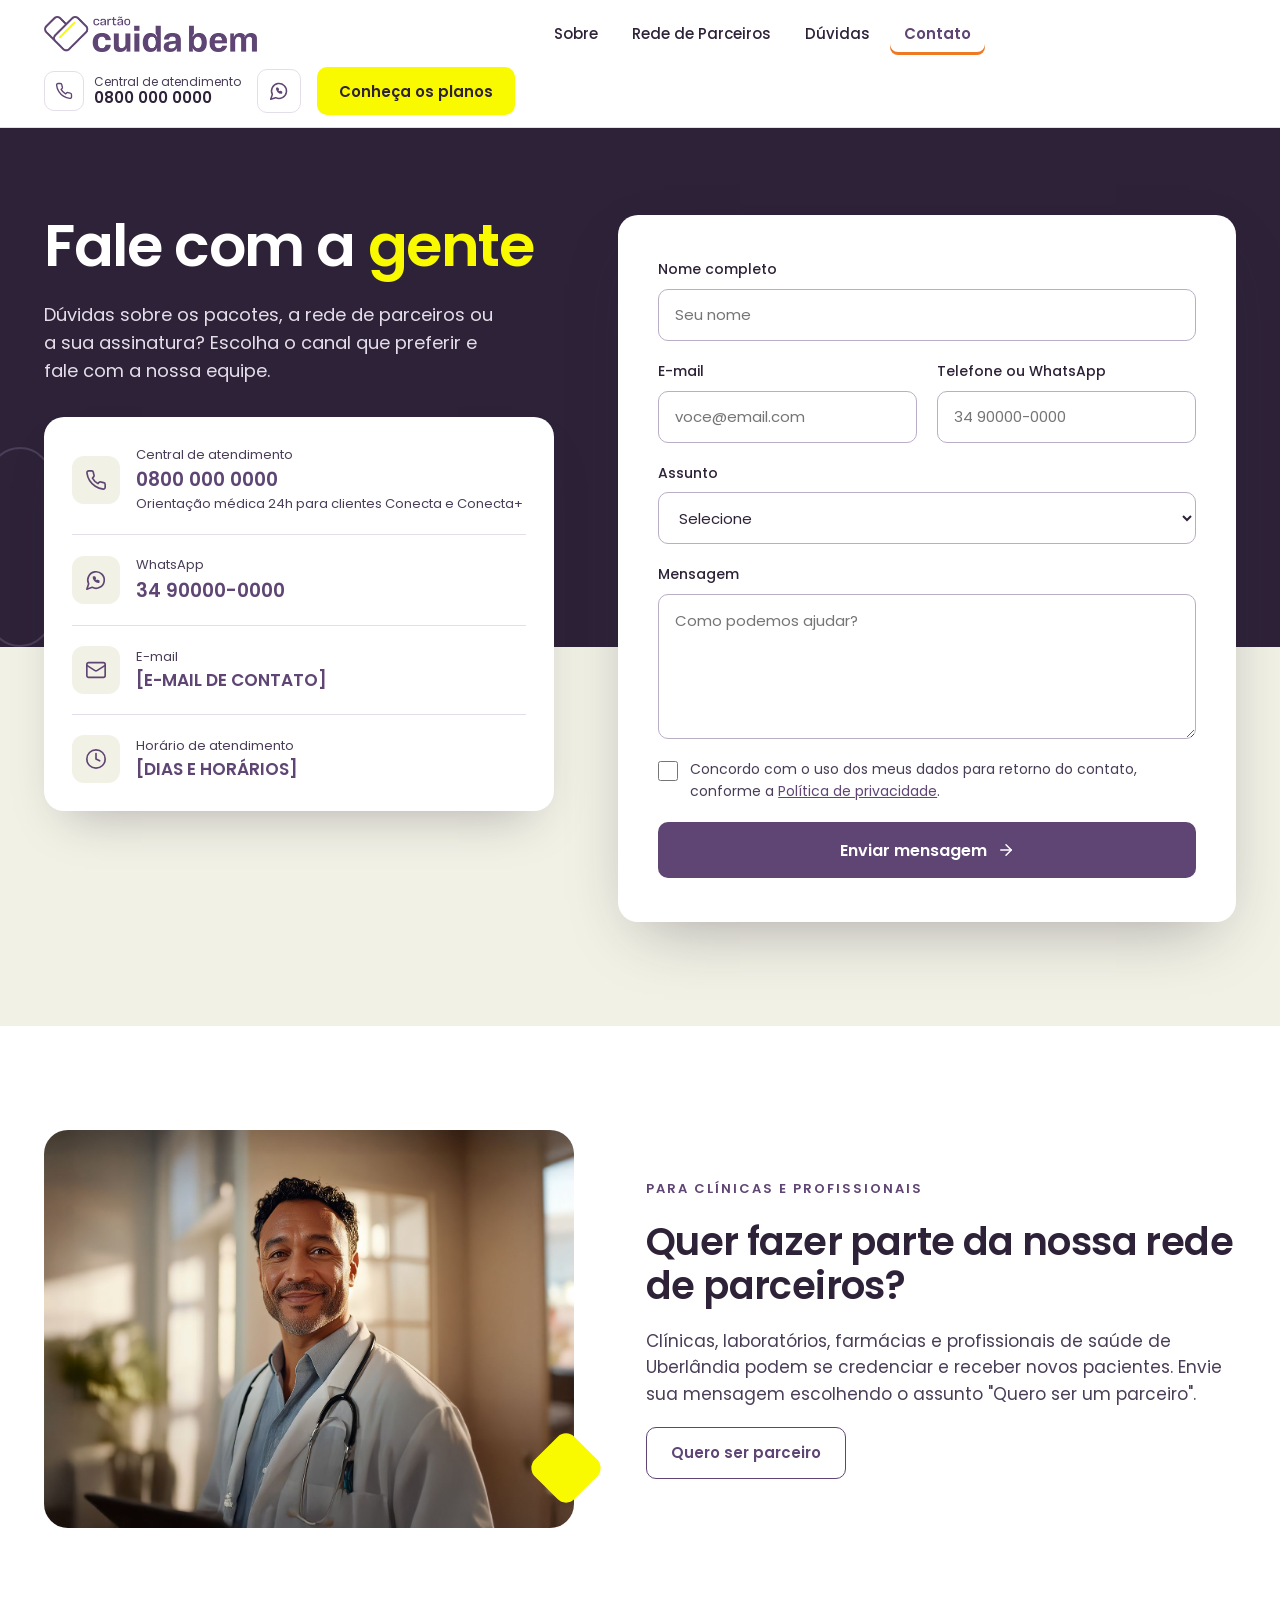
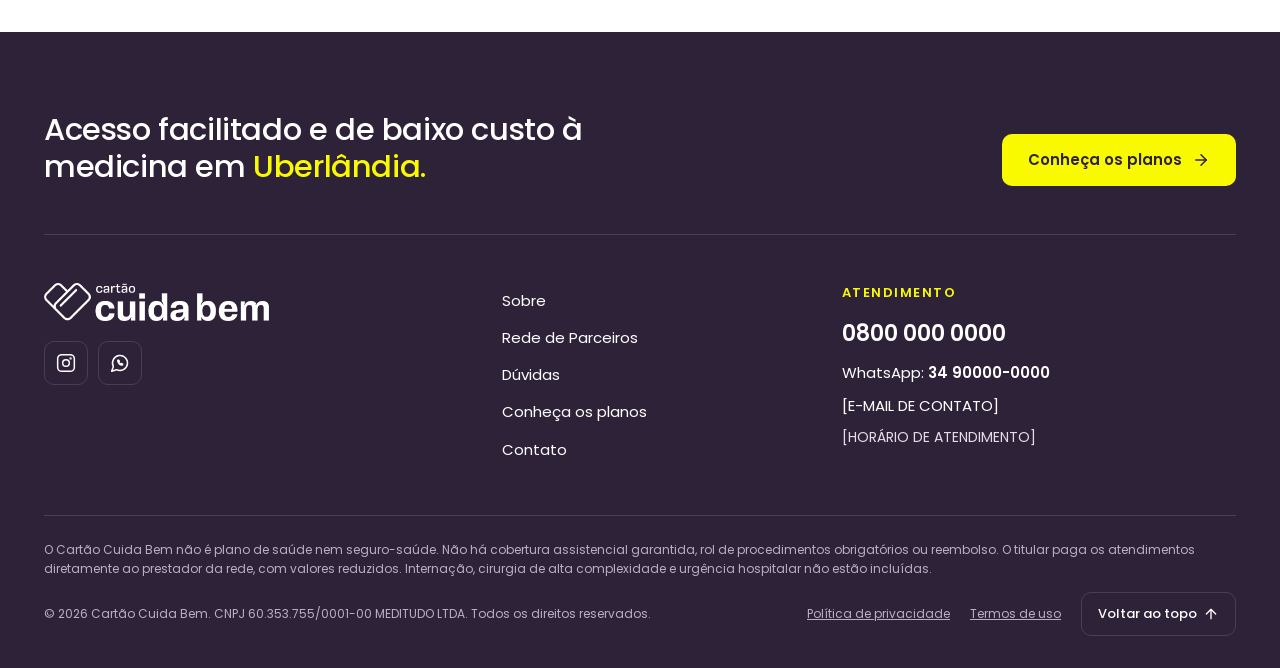
==== commit c65e5280: "Update contact page links and content" ====
--- a/contato.html
+++ b/contato.html
@@ -14,12 +14,13 @@
 <body>
 <div id="topo" style="width: 100%; background: #FFFFFF; font-family: 'Poppins', system-ui, sans-serif; color: #2E2238; line-height: 1.55">
 <header style="position: sticky; top: 0; z-index: 30; background: #FFFFFF; box-shadow: 0 1px 0 #E4DEEA">
-<div style="max-width: 1240px; margin: 0 auto; padding: 12px 24px; min-height: 80px; box-sizing: border-box; display: flex; flex-wrap: wrap; align-items: center; gap: 12px 40px">
+<div style="max-width: 1240px; margin: 0 auto; padding: 12px 24px; min-height: 80px; box-sizing: border-box; display: flex; flex-wrap: wrap; align-items: center; gap: 12px 32px">
 <a href="index.html" aria-label="Cartão Cuida Bem, página inicial" style="display: block; flex: 0 0 auto"><img src="assets/img/logo-roxo.png" alt="Cartão Cuida Bem" style="height: 36px; display: block"></a>
-<nav aria-label="Menu principal" style="display: flex; flex-wrap: wrap; gap: 4px 32px; flex: 1 1 auto; margin-top: 26px">
-<a href="sobre.html" style="color: #2E2238; text-decoration: none; font-weight: 500; font-size: 15px; padding: 12px 0">Sobre</a>
-<a href="sobre.html#rede-credenciada" style="color: #2E2238; text-decoration: none; font-weight: 500; font-size: 15px; padding: 12px 0">Rede Credenciada</a>
-<a href="contato.html" aria-current="page" style="color: #5F4573; text-decoration: none; font-weight: 600; font-size: 15px; padding: 12px 0; box-shadow: inset 0 -3px 0 #EF7823">Contato</a>
+<nav aria-label="Menu principal" style="display: flex; flex-wrap: wrap; gap: 4px 6px; flex: 1 1 auto; justify-content: center; align-items: center">
+<a href="sobre.html" style="color: #2E2238; text-decoration: none; font-weight: 500; font-size: 15px; padding: 10px 14px; border-radius: 8px">Sobre</a>
+<a href="sobre.html#rede-de-parceiros" style="color: #2E2238; text-decoration: none; font-weight: 500; font-size: 15px; padding: 10px 14px; border-radius: 8px">Rede de Parceiros</a>
+<a href="index.html#duvidas" style="color: #2E2238; text-decoration: none; font-weight: 500; font-size: 15px; padding: 10px 14px; border-radius: 8px">Dúvidas</a>
+<a href="contato.html" aria-current="page" style="color: #5F4573; text-decoration: none; font-weight: 600; font-size: 15px; padding: 10px 14px; border-radius: 8px; box-shadow: inset 0 -3px 0 #EF7823">Contato</a>
 </nav>
 <div style="display: flex; flex-wrap: wrap; align-items: center; gap: 12px 16px">
 <a href="tel:08000000000" style="display: flex; align-items: center; gap: 10px; text-decoration: none; color: #2E2238">
@@ -38,7 +39,7 @@
 <div style="position: relative; max-width: 1240px; margin: 0 auto; padding: 88px 24px 104px; box-sizing: border-box; display: flex; flex-wrap: wrap; gap: 48px 64px; align-items: flex-start">
 <div style="flex: 1 1 400px; min-width: 0; display: flex; flex-direction: column; gap: 24px; color: #FFFFFF">
 <h1 style="margin: 0; font-size: clamp(38px, 4.6vw, 62px); line-height: 1.05; font-weight: 600; letter-spacing: -1.4px">Fale com a <span style="color: #F9F900">gente</span></h1>
-<p style="margin: 0; font-size: 18px; color: #E4DEEA; max-width: 460px">Dúvidas sobre os pacotes, a rede credenciada ou a sua assinatura? Escolha o canal que preferir e fale com a nossa equipe.</p>
+<p style="margin: 0; font-size: 18px; color: #E4DEEA; max-width: 460px">Dúvidas sobre os pacotes, a rede de parceiros ou a sua assinatura? Escolha o canal que preferir e fale com a nossa equipe.</p>
 <div style="display: flex; flex-direction: column; margin-top: 8px; background: #FFFFFF; color: #2E2238; border-radius: 20px; padding: 8px 28px; box-shadow: 0 24px 48px -24px rgba(46, 34, 56, 0.35)">
 <a href="tel:08000000000" style="display: flex; gap: 16px; align-items: center; padding: 20px 0; text-decoration: none; color: #2E2238">
 <span style="display: flex; flex: 0 0 auto; width: 48px; height: 48px; border-radius: 12px; background: #F1F1E5; color: #5F4573; align-items: center; justify-content: center"><svg aria-hidden="true" width="22" height="22" viewBox="0 0 24 24" fill="none" stroke="currentColor" stroke-width="1.8" stroke-linecap="round" stroke-linejoin="round"><path d="M22 16.92v3a2 2 0 0 1-2.18 2 19.79 19.79 0 0 1-8.63-3.07 19.5 19.5 0 0 1-6-6 19.79 19.79 0 0 1-3.07-8.67A2 2 0 0 1 4.11 2h3a2 2 0 0 1 2 1.72 12.84 12.84 0 0 0 .7 2.81 2 2 0 0 1-.45 2.11L8.09 9.91a16 16 0 0 0 6 6l1.27-1.27a2 2 0 0 1 2.11-.45 12.84 12.84 0 0 0 2.81.7A2 2 0 0 1 22 16.92z"></path></svg></span>
@@ -80,8 +81,8 @@
 <option value="">Selecione</option>
 <option>Quero contratar o Cartão Cuida Bem</option>
 <option>Já sou cliente e tenho uma dúvida</option>
-<option>Dúvidas sobre a rede credenciada</option>
-<option>Quero ser um parceiro credenciado</option>
+<option>Dúvidas sobre a rede de parceiros</option>
+<option>Quero ser um parceiro</option>
 <option>Outros assuntos</option>
 </select>
 </div>
@@ -91,7 +92,7 @@
 </div>
 <label style="display: flex; gap: 12px; align-items: flex-start; font-size: 14px; color: #4A3D57; cursor: pointer">
 <input type="checkbox" required style="width: 20px; height: 20px; margin: 2px 0 0; accent-color: #5F4573; flex: 0 0 auto">
-<span>Concordo com o uso dos meus dados para retorno do contato, conforme a <a href="#">Política de privacidade</a>.</span>
+<span>Concordo com o uso dos meus dados para retorno do contato, conforme a <a href="legal/politica-privacidade.html" target="_blank" rel="noopener">Política de privacidade</a>.</span>
 </label>
 <button type="submit" style="display: inline-flex; align-items: center; justify-content: center; gap: 10px; min-height: 56px; padding: 0 32px; border: 0; border-radius: 10px; background: #5F4573; color: #FFFFFF; font-family: inherit; font-weight: 600; font-size: 16px; cursor: pointer">Enviar mensagem
 <svg aria-hidden="true" width="18" height="18" viewBox="0 0 24 24" fill="none" stroke="currentColor" stroke-width="2" stroke-linecap="round" stroke-linejoin="round"><path d="M5 12h14"></path><path d="m12 5 7 7-7 7"></path></svg></button>
@@ -116,8 +117,8 @@
 </div>
 <div style="flex: 1 1 440px; min-width: 0; display: flex; flex-direction: column; gap: 20px">
 <p style="margin: 0; font-size: 13px; font-weight: 600; letter-spacing: 2px; text-transform: uppercase; color: #5F4573">Para clínicas e profissionais</p>
-<h2 style="margin: 0; font-size: clamp(28px, 3vw, 40px); line-height: 1.15; font-weight: 600; letter-spacing: -0.6px">Quer fazer parte da nossa rede credenciada?</h2>
-<p style="margin: 0; font-size: 17px; color: #4A3D57">Clínicas, laboratórios, farmácias e profissionais de saúde de Uberlândia podem se credenciar e receber novos pacientes. Envie sua mensagem escolhendo o assunto "Quero ser um parceiro credenciado".</p>
+<h2 style="margin: 0; font-size: clamp(28px, 3vw, 40px); line-height: 1.15; font-weight: 600; letter-spacing: -0.6px">Quer fazer parte da nossa rede de parceiros?</h2>
+<p style="margin: 0; font-size: 17px; color: #4A3D57">Clínicas, laboratórios, farmácias e profissionais de saúde de Uberlândia podem se credenciar e receber novos pacientes. Envie sua mensagem escolhendo o assunto "Quero ser um parceiro".</p>
 <a href="#nome" style="align-self: flex-start; display: inline-flex; align-items: center; min-height: 52px; padding: 0 24px; border-radius: 10px; border: 1.5px solid #5F4573; color: #5F4573; font-weight: 600; font-size: 15px; text-decoration: none; box-sizing: border-box">Quero ser parceiro</a>
 </div>
 </div>
@@ -139,7 +140,8 @@
 </div>
 <nav aria-label="Rodapé" style="flex: 1 1 180px; min-width: 0; display: flex; flex-direction: column; gap: 2px">
 <a href="sobre.html" style="color: #FFFFFF; text-decoration: none; font-size: 15px; padding: 6px 0">Sobre</a>
-<a href="sobre.html#rede-credenciada" style="color: #FFFFFF; text-decoration: none; font-size: 15px; padding: 6px 0">Rede Credenciada</a>
+<a href="sobre.html#rede-de-parceiros" style="color: #FFFFFF; text-decoration: none; font-size: 15px; padding: 6px 0">Rede de Parceiros</a>
+<a href="index.html#duvidas" style="color: #FFFFFF; text-decoration: none; font-size: 15px; padding: 6px 0">Dúvidas</a>
 <a href="planos.html" style="color: #FFFFFF; text-decoration: none; font-size: 15px; padding: 6px 0">Conheça os planos</a>
 <a href="contato.html" style="color: #FFFFFF; text-decoration: none; font-size: 15px; padding: 6px 0">Contato</a>
 </nav>
@@ -154,9 +156,9 @@
 <div style="display: flex; flex-direction: column; gap: 14px; padding-top: 24px; border-top: 1px solid #4A3D57; font-size: 12px; color: #B9AEC6">
 <p style="margin: 0; line-height: 1.6">O Cartão Cuida Bem não é plano de saúde nem seguro-saúde. Não há cobertura assistencial garantida, rol de procedimentos obrigatórios ou reembolso. O titular paga os atendimentos diretamente ao prestador da rede, com valores reduzidos. Internação, cirurgia de alta complexidade e urgência hospitalar não estão incluídas.</p>
 <div style="display: flex; flex-wrap: wrap; align-items: center; justify-content: space-between; gap: 12px 20px">
-<p style="margin: 0">© 2026 Cartão Cuida Bem. CNPJ [00.000.000/0000-00]. Todos os direitos reservados.</p>
+<p style="margin: 0">© 2026 Cartão Cuida Bem. CNPJ 60.353.755/0001-00 MEDITUDO LTDA. Todos os direitos reservados.</p>
 <div style="display: flex; flex-wrap: wrap; gap: 8px 20px; align-items: center">
-<a href="#" style="color: #B9AEC6">Política de privacidade</a>
+<a href="legal/politica-privacidade.html" target="_blank" rel="noopener" style="color: #B9AEC6">Política de privacidade</a>
 <a href="#" style="color: #B9AEC6">Termos de uso</a>
 <a href="#topo" style="display: inline-flex; align-items: center; gap: 6px; min-height: 44px; padding: 0 16px; border-radius: 10px; border: 1px solid #4A3D57; color: #FFFFFF; text-decoration: none; font-weight: 500; font-size: 13px">Voltar ao topo
 <svg aria-hidden="true" width="16" height="16" viewBox="0 0 24 24" fill="none" stroke="currentColor" stroke-width="2" stroke-linecap="round" stroke-linejoin="round"><path d="m5 12 7-7 7 7M12 19V5"></path></svg></a>
--- a/assets/css/site.css
+++ b/assets/css/site.css
@@ -6,6 +6,8 @@
 a { color: #5F4573; }
 a:hover { color: #2E2238; }
 [hidden] { display: none !important; }
+header nav a { transition: background-color 0.15s; }
+header nav a:hover { background: #F1EDF5; }
 a:focus-visible, button:focus-visible, input:focus-visible, select:focus-visible, textarea:focus-visible {
   outline: 3px solid #EF7823; outline-offset: 2px;
 }
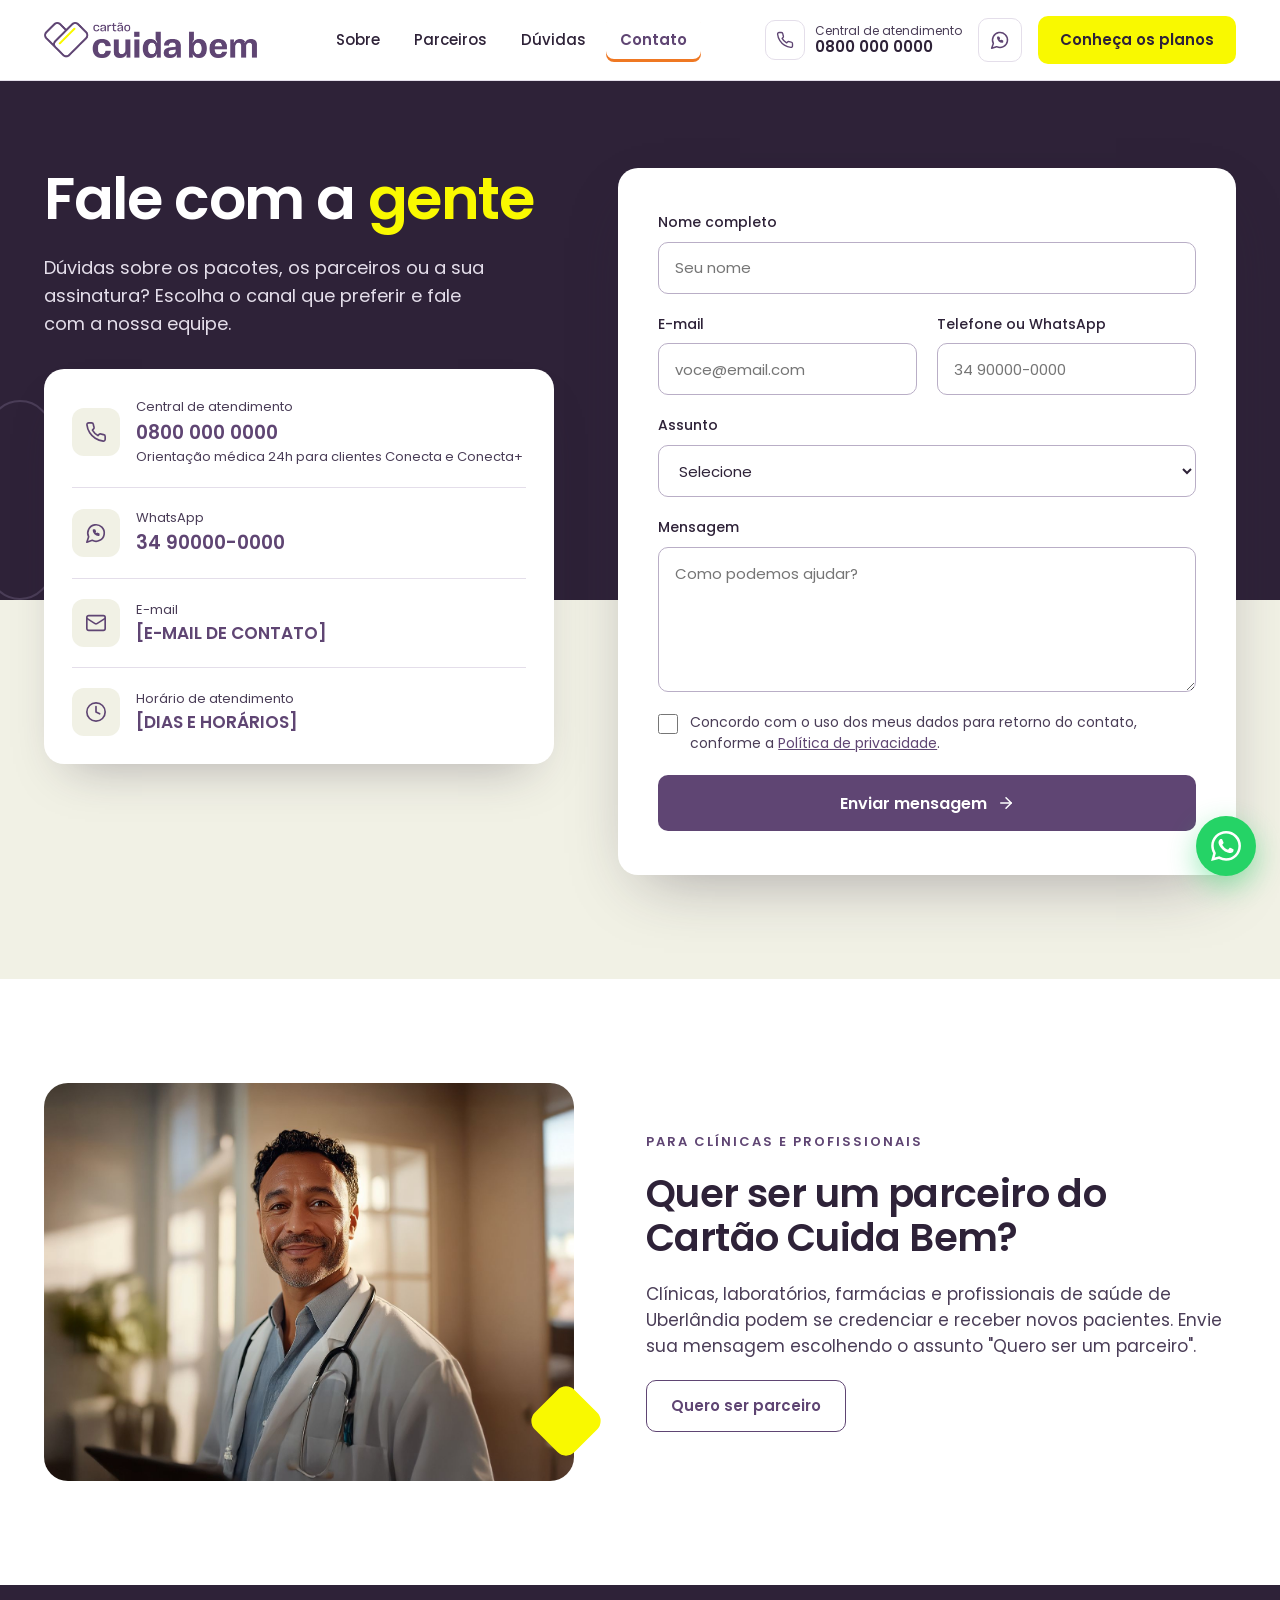
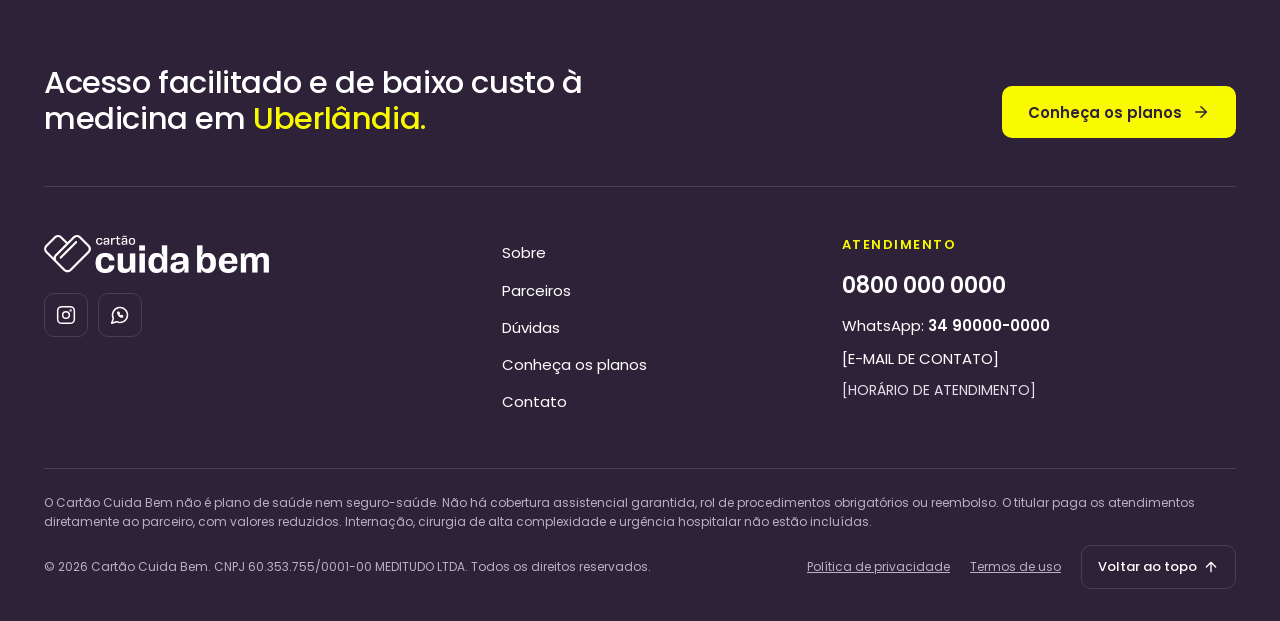
==== commit 55bea553: "Add files via upload" ====
--- a/contato.html
+++ b/contato.html
@@ -3,13 +3,33 @@
 <head>
 <meta charset="utf-8">
 <meta name="viewport" content="width=device-width, initial-scale=1">
-<title>Cartão Cuida Bem</title>
-<meta name="description" content="Cartão Cuida Bem: acesso facilitado e de baixo custo à medicina em Uberlândia. Descontos em consultas, exames e medicamentos na rede parceira.">
-<link rel="icon" type="image/png" href="assets/img/favicon.png">
-<link rel="preconnect" href="https://fonts.googleapis.com">
-<link rel="preconnect" href="https://fonts.gstatic.com" crossorigin>
-<link href="https://fonts.googleapis.com/css2?family=Poppins:wght@300;400;500;600;700&display=swap" rel="stylesheet">
+<meta http-equiv="Content-Security-Policy" content="default-src 'self'; script-src 'self'; style-src 'self' 'unsafe-inline'; img-src 'self' data:; font-src 'self'; object-src 'self'; frame-src 'self'; connect-src 'self'; base-uri 'self'; form-action 'self'; upgrade-insecure-requests">
+<meta name="referrer" content="strict-origin-when-cross-origin">
+<title>Contato e suporte | Cartão Cuida Bem</title>
+<meta name="description" content="Fale com o Cartão Cuida Bem pelo WhatsApp, 0800 ou formulário. Tire dúvidas sobre os pacotes, os parceiros ou a sua assinatura.">
+<meta name="robots" content="index, follow, max-image-preview:large">
+<link rel="canonical" href="https://www.cartaocuidabem.com.br/contato.html">
+<meta name="theme-color" content="#5F4573">
+<link rel="icon" href="favicon.ico" sizes="48x48">
+<link rel="icon" type="image/png" sizes="48x48" href="assets/img/favicon-48.png">
+<link rel="icon" type="image/png" sizes="96x96" href="assets/img/favicon-96.png">
+<link rel="icon" type="image/png" sizes="192x192" href="assets/img/favicon-192.png">
+<link rel="apple-touch-icon" href="assets/img/apple-touch-icon.png">
+<meta property="og:type" content="website">
+<meta property="og:locale" content="pt_BR">
+<meta property="og:site_name" content="Cartão Cuida Bem">
+<meta property="og:title" content="Contato e Suporte | Cartão Cuida Bem">
+<meta property="og:description" content="Fale com o Cartão Cuida Bem pelo WhatsApp, 0800 ou formulário. Tire dúvidas sobre os pacotes, os parceiros ou a sua assinatura.">
+<meta property="og:url" content="https://www.cartaocuidabem.com.br/contato.html">
+<meta property="og:image" content="https://www.cartaocuidabem.com.br/assets/img/og-cartao-cuida-bem.jpg">
+<meta property="og:image:width" content="1200">
+<meta property="og:image:height" content="630">
+<meta property="og:image:alt" content="Cartão Cuida Bem: cartão de desconto em saúde em Uberlândia">
+<meta name="twitter:card" content="summary_large_image">
+<link rel="preload" href="assets/fonts/poppins-latin-500-normal.woff2" as="font" type="font/woff2" crossorigin>
+<link rel="preload" href="assets/fonts/poppins-latin-600-normal.woff2" as="font" type="font/woff2" crossorigin>
 <link rel="stylesheet" href="assets/css/site.css">
+<script type="application/ld+json">{"@context":"https://schema.org","@graph":[{"@type":"Organization","@id":"https://www.cartaocuidabem.com.br/#organizacao","name":"Cartão Cuida Bem","legalName":"MEDITUDO LTDA","taxID":"60.353.755/0001-00","url":"https://www.cartaocuidabem.com.br/","logo":{"@type":"ImageObject","url":"https://www.cartaocuidabem.com.br/assets/img/icone-512.png","width":512,"height":512},"image":"https://www.cartaocuidabem.com.br/assets/img/og-cartao-cuida-bem.jpg","description":"Cartão de desconto em saúde por assinatura, com parceiros de confiança em Uberlândia (MG). Não é plano de saúde.","address":{"@type":"PostalAddress","addressLocality":"Uberlândia","addressRegion":"MG","addressCountry":"BR"},"areaServed":{"@type":"City","name":"Uberlândia"}},{"@type":"WebSite","@id":"https://www.cartaocuidabem.com.br/#site","name":"Cartão Cuida Bem","url":"https://www.cartaocuidabem.com.br/","inLanguage":"pt-BR","publisher":{"@id":"https://www.cartaocuidabem.com.br/#organizacao"}},{"@type":"WebPage","@id":"https://www.cartaocuidabem.com.br/contato.html#pagina","url":"https://www.cartaocuidabem.com.br/contato.html","name":"Contato e Suporte | Cartão Cuida Bem","description":"Fale com o Cartão Cuida Bem pelo WhatsApp, 0800 ou formulário. Tire dúvidas sobre os pacotes, os parceiros ou a sua assinatura.","inLanguage":"pt-BR","isPartOf":{"@id":"https://www.cartaocuidabem.com.br/#site"},"about":{"@id":"https://www.cartaocuidabem.com.br/#organizacao"},"breadcrumb":{"@id":"https://www.cartaocuidabem.com.br/contato.html#trilha"}},{"@type":"BreadcrumbList","@id":"https://www.cartaocuidabem.com.br/contato.html#trilha","itemListElement":[{"@type":"ListItem","position":1,"name":"Início","item":"https://www.cartaocuidabem.com.br/"},{"@type":"ListItem","position":2,"name":"Contato","item":"https://www.cartaocuidabem.com.br/contato.html"}]}]}</script>
 </head>
 <body>
 <div id="topo" style="width: 100%; background: #FFFFFF; font-family: 'Poppins', system-ui, sans-serif; color: #2E2238; line-height: 1.55">
@@ -18,7 +38,7 @@
 <a href="index.html" aria-label="Cartão Cuida Bem, página inicial" style="display: block; flex: 0 0 auto"><img src="assets/img/logo-roxo.png" alt="Cartão Cuida Bem" style="height: 36px; display: block"></a>
 <nav aria-label="Menu principal" style="display: flex; flex-wrap: wrap; gap: 4px 6px; flex: 1 1 auto; justify-content: center; align-items: center">
 <a href="sobre.html" style="color: #2E2238; text-decoration: none; font-weight: 500; font-size: 15px; padding: 10px 14px; border-radius: 8px">Sobre</a>
-<a href="sobre.html#rede-de-parceiros" style="color: #2E2238; text-decoration: none; font-weight: 500; font-size: 15px; padding: 10px 14px; border-radius: 8px">Rede de Parceiros</a>
+<a href="sobre.html#parceiros" style="color: #2E2238; text-decoration: none; font-weight: 500; font-size: 15px; padding: 10px 14px; border-radius: 8px">Parceiros</a>
 <a href="index.html#duvidas" style="color: #2E2238; text-decoration: none; font-weight: 500; font-size: 15px; padding: 10px 14px; border-radius: 8px">Dúvidas</a>
 <a href="contato.html" aria-current="page" style="color: #5F4573; text-decoration: none; font-weight: 600; font-size: 15px; padding: 10px 14px; border-radius: 8px; box-shadow: inset 0 -3px 0 #EF7823">Contato</a>
 </nav>
@@ -39,7 +59,7 @@
 <div style="position: relative; max-width: 1240px; margin: 0 auto; padding: 88px 24px 104px; box-sizing: border-box; display: flex; flex-wrap: wrap; gap: 48px 64px; align-items: flex-start">
 <div style="flex: 1 1 400px; min-width: 0; display: flex; flex-direction: column; gap: 24px; color: #FFFFFF">
 <h1 style="margin: 0; font-size: clamp(38px, 4.6vw, 62px); line-height: 1.05; font-weight: 600; letter-spacing: -1.4px">Fale com a <span style="color: #F9F900">gente</span></h1>
-<p style="margin: 0; font-size: 18px; color: #E4DEEA; max-width: 460px">Dúvidas sobre os pacotes, a rede de parceiros ou a sua assinatura? Escolha o canal que preferir e fale com a nossa equipe.</p>
+<p style="margin: 0; font-size: 18px; color: #E4DEEA; max-width: 460px">Dúvidas sobre os pacotes, os parceiros ou a sua assinatura? Escolha o canal que preferir e fale com a nossa equipe.</p>
 <div style="display: flex; flex-direction: column; margin-top: 8px; background: #FFFFFF; color: #2E2238; border-radius: 20px; padding: 8px 28px; box-shadow: 0 24px 48px -24px rgba(46, 34, 56, 0.35)">
 <a href="tel:08000000000" style="display: flex; gap: 16px; align-items: center; padding: 20px 0; text-decoration: none; color: #2E2238">
 <span style="display: flex; flex: 0 0 auto; width: 48px; height: 48px; border-radius: 12px; background: #F1F1E5; color: #5F4573; align-items: center; justify-content: center"><svg aria-hidden="true" width="22" height="22" viewBox="0 0 24 24" fill="none" stroke="currentColor" stroke-width="1.8" stroke-linecap="round" stroke-linejoin="round"><path d="M22 16.92v3a2 2 0 0 1-2.18 2 19.79 19.79 0 0 1-8.63-3.07 19.5 19.5 0 0 1-6-6 19.79 19.79 0 0 1-3.07-8.67A2 2 0 0 1 4.11 2h3a2 2 0 0 1 2 1.72 12.84 12.84 0 0 0 .7 2.81 2 2 0 0 1-.45 2.11L8.09 9.91a16 16 0 0 0 6 6l1.27-1.27a2 2 0 0 1 2.11-.45 12.84 12.84 0 0 0 2.81.7A2 2 0 0 1 22 16.92z"></path></svg></span>
@@ -60,7 +80,7 @@
 </div>
 </div>
 <div style="flex: 1.25 1 480px; min-width: 0; background: #FFFFFF; border-radius: 20px; padding: 44px 40px; box-sizing: border-box; box-shadow: 0 24px 64px -24px rgba(46, 34, 56, 0.4)">
-<form id="form-contato" style="display: flex; flex-direction: column; gap: 20px">
+<form id="form-contato" style="display: flex; flex-direction: column; gap: 20px"><div aria-hidden="true" style="position: absolute; left: -9999px; width: 1px; height: 1px; overflow: hidden"><label>Não preencha este campo<input type="text" name="site_url" tabindex="-1" autocomplete="off"></label></div>
 <div style="display: flex; flex-direction: column; gap: 8px">
 <label for="nome" style="font-size: 14px; font-weight: 500">Nome completo</label>
 <input id="nome" name="nome" type="text" required autocomplete="name" placeholder="Seu nome" style="min-height: 52px; padding: 0 16px; border: 1px solid #B9AEC6; border-radius: 10px; font-family: inherit; font-size: 15px; color: #2E2238; background: #FFFFFF">
@@ -81,7 +101,7 @@
 <option value="">Selecione</option>
 <option>Quero contratar o Cartão Cuida Bem</option>
 <option>Já sou cliente e tenho uma dúvida</option>
-<option>Dúvidas sobre a rede de parceiros</option>
+<option>Dúvidas sobre os parceiros</option>
 <option>Quero ser um parceiro</option>
 <option>Outros assuntos</option>
 </select>
@@ -112,12 +132,12 @@
 <section style="background: #FFFFFF; overflow: hidden">
 <div style="max-width: 1240px; margin: 0 auto; padding: 104px 24px; box-sizing: border-box; display: flex; flex-wrap: wrap; align-items: center; gap: 48px 72px">
 <div style="flex: 1 1 380px; min-width: 0; position: relative">
-<div style="border-radius: 24px; overflow: hidden; aspect-ratio: 4 / 3"><img src="assets/img/medico.jpg" alt="Médico sorridente no consultório" style="width: 100%; height: 100%; object-fit: cover; object-position: center 25%; display: block"></div>
+<div style="border-radius: 24px; overflow: hidden; aspect-ratio: 4 / 3"><img loading="lazy" decoding="async" src="assets/img/medico.jpg" alt="Médico sorridente no consultório" style="width: 100%; height: 100%; object-fit: cover; object-position: center 25%; display: block"></div>
 <div aria-hidden="true" style="position: absolute; right: -20px; bottom: 32px; width: 56px; height: 56px; border-radius: 12px; background: #F9F900; transform: rotate(45deg)"></div>
 </div>
 <div style="flex: 1 1 440px; min-width: 0; display: flex; flex-direction: column; gap: 20px">
 <p style="margin: 0; font-size: 13px; font-weight: 600; letter-spacing: 2px; text-transform: uppercase; color: #5F4573">Para clínicas e profissionais</p>
-<h2 style="margin: 0; font-size: clamp(28px, 3vw, 40px); line-height: 1.15; font-weight: 600; letter-spacing: -0.6px">Quer fazer parte da nossa rede de parceiros?</h2>
+<h2 style="margin: 0; font-size: clamp(28px, 3vw, 40px); line-height: 1.15; font-weight: 600; letter-spacing: -0.6px">Quer ser um parceiro do Cartão Cuida Bem?</h2>
 <p style="margin: 0; font-size: 17px; color: #4A3D57">Clínicas, laboratórios, farmácias e profissionais de saúde de Uberlândia podem se credenciar e receber novos pacientes. Envie sua mensagem escolhendo o assunto "Quero ser um parceiro".</p>
 <a href="#nome" style="align-self: flex-start; display: inline-flex; align-items: center; min-height: 52px; padding: 0 24px; border-radius: 10px; border: 1.5px solid #5F4573; color: #5F4573; font-weight: 600; font-size: 15px; text-decoration: none; box-sizing: border-box">Quero ser parceiro</a>
 </div>
@@ -132,7 +152,7 @@
 </div>
 <div style="display: flex; flex-wrap: wrap; gap: 40px 64px">
 <div style="flex: 1.4 1 260px; min-width: 0; display: flex; flex-direction: column; gap: 20px">
-<img src="assets/img/logo-branco.png" alt="Cartão Cuida Bem" style="height: 38px; width: auto; align-self: flex-start">
+<img loading="lazy" decoding="async" src="assets/img/logo-branco.png" alt="Cartão Cuida Bem" style="height: 38px; width: auto; align-self: flex-start">
 <div style="display: flex; gap: 10px">
 <a href="#" aria-label="Instagram do Cartão Cuida Bem" style="width: 44px; height: 44px; border-radius: 10px; border: 1px solid #4A3D57; color: #FFFFFF; display: flex; align-items: center; justify-content: center"><svg aria-hidden="true" width="20" height="20" viewBox="0 0 24 24" fill="none" stroke="currentColor" stroke-width="1.8" stroke-linecap="round" stroke-linejoin="round"><rect width="20" height="20" x="2" y="2" rx="5"></rect><circle cx="12" cy="12" r="4"></circle><circle cx="17.5" cy="6.5" r=".5"></circle></svg></a>
 <a href="https://wa.me/5534900000000" aria-label="WhatsApp do Cartão Cuida Bem" style="width: 44px; height: 44px; border-radius: 10px; border: 1px solid #4A3D57; color: #FFFFFF; display: flex; align-items: center; justify-content: center"><svg aria-hidden="true" width="20" height="20" viewBox="0 0 24 24" fill="none" stroke="currentColor" stroke-width="1.8" stroke-linecap="round" stroke-linejoin="round"><path d="M7.9 20A9 9 0 1 0 4 16.1L2 22Z"></path><path d="M9.5 9.5c.3 1.6 1.4 3 3 3.9l.9-.9 1.6.6v1.3c-2.9.3-6-2.8-5.7-5.7h1.3l.6 1.6z"></path></svg></a>
@@ -140,7 +160,7 @@
 </div>
 <nav aria-label="Rodapé" style="flex: 1 1 180px; min-width: 0; display: flex; flex-direction: column; gap: 2px">
 <a href="sobre.html" style="color: #FFFFFF; text-decoration: none; font-size: 15px; padding: 6px 0">Sobre</a>
-<a href="sobre.html#rede-de-parceiros" style="color: #FFFFFF; text-decoration: none; font-size: 15px; padding: 6px 0">Rede de Parceiros</a>
+<a href="sobre.html#parceiros" style="color: #FFFFFF; text-decoration: none; font-size: 15px; padding: 6px 0">Parceiros</a>
 <a href="index.html#duvidas" style="color: #FFFFFF; text-decoration: none; font-size: 15px; padding: 6px 0">Dúvidas</a>
 <a href="planos.html" style="color: #FFFFFF; text-decoration: none; font-size: 15px; padding: 6px 0">Conheça os planos</a>
 <a href="contato.html" style="color: #FFFFFF; text-decoration: none; font-size: 15px; padding: 6px 0">Contato</a>
@@ -154,7 +174,7 @@
 </div>
 </div>
 <div style="display: flex; flex-direction: column; gap: 14px; padding-top: 24px; border-top: 1px solid #4A3D57; font-size: 12px; color: #B9AEC6">
-<p style="margin: 0; line-height: 1.6">O Cartão Cuida Bem não é plano de saúde nem seguro-saúde. Não há cobertura assistencial garantida, rol de procedimentos obrigatórios ou reembolso. O titular paga os atendimentos diretamente ao prestador da rede, com valores reduzidos. Internação, cirurgia de alta complexidade e urgência hospitalar não estão incluídas.</p>
+<p style="margin: 0; line-height: 1.6">O Cartão Cuida Bem não é plano de saúde nem seguro-saúde. Não há cobertura assistencial garantida, rol de procedimentos obrigatórios ou reembolso. O titular paga os atendimentos diretamente ao parceiro, com valores reduzidos. Internação, cirurgia de alta complexidade e urgência hospitalar não estão incluídas.</p>
 <div style="display: flex; flex-wrap: wrap; align-items: center; justify-content: space-between; gap: 12px 20px">
 <p style="margin: 0">© 2026 Cartão Cuida Bem. CNPJ 60.353.755/0001-00 MEDITUDO LTDA. Todos os direitos reservados.</p>
 <div style="display: flex; flex-wrap: wrap; gap: 8px 20px; align-items: center">
@@ -167,6 +187,10 @@
 </div>
 </div>
 </footer>
+<a class="wa-float" href="https://web.whatsapp.com/send?phone=5534900000000&amp;text=Ol%C3%A1!%20Gostaria%20de%20conhecer%20mais%20detalhes%20do%20Cart%C3%A3o%20Cuida%20Bem." target="_blank" rel="noopener" aria-label="Fale com o Cartão Cuida Bem pelo WhatsApp (abre em nova aba)" style="position: fixed; right: 24px; bottom: 24px; z-index: 50; display: flex; align-items: center; gap: 12px; text-decoration: none">
+<span class="wa-float__rotulo" aria-hidden="true" style="padding: 10px 16px; border-radius: 12px; background: #FFFFFF; color: #2E2238; font-size: 14px; font-weight: 600; white-space: nowrap; box-shadow: 0 8px 24px rgba(46, 34, 56, 0.18)">Fale com a gente</span>
+<span class="wa-float__botao" style="position: relative; display: flex; width: 60px; height: 60px; border-radius: 50%; background: #25D366; color: #FFFFFF; align-items: center; justify-content: center; box-shadow: 0 10px 28px rgba(37, 211, 102, 0.45)"><svg aria-hidden="true" width="30" height="30" viewBox="0 0 24 24" fill="currentColor"><path d="M17.472 14.382c-.297-.149-1.758-.867-2.03-.967-.273-.099-.471-.148-.67.15-.197.297-.767.966-.94 1.164-.173.199-.347.223-.644.075-.297-.15-1.255-.463-2.39-1.475-.883-.788-1.48-1.761-1.653-2.059-.173-.297-.018-.458.13-.606.134-.133.298-.347.446-.52.149-.174.198-.298.298-.497.099-.198.05-.371-.025-.52-.075-.149-.669-1.612-.916-2.207-.242-.579-.487-.5-.669-.51-.173-.008-.371-.01-.57-.01-.198 0-.52.074-.792.372-.272.297-1.04 1.016-1.04 2.479 0 1.462 1.065 2.875 1.213 3.074.149.198 2.096 3.2 5.077 4.487.709.306 1.262.489 1.694.625.712.227 1.36.195 1.871.118.571-.085 1.758-.719 2.006-1.413.248-.694.248-1.289.173-1.413-.074-.124-.272-.198-.57-.347m-5.421 7.403h-.004a9.87 9.87 0 0 1-5.031-1.378l-.361-.214-3.741.982.998-3.648-.235-.374a9.86 9.86 0 0 1-1.51-5.26c.001-5.45 4.436-9.884 9.888-9.884 2.64 0 5.122 1.03 6.988 2.898a9.825 9.825 0 0 1 2.893 6.994c-.003 5.45-4.437 9.884-9.885 9.884m8.413-18.297A11.815 11.815 0 0 0 12.05 0C5.495 0 .16 5.335.157 11.892c0 2.096.547 4.142 1.588 5.945L.057 24l6.305-1.654a11.882 11.882 0 0 0 5.683 1.448h.005c6.554 0 11.89-5.335 11.893-11.893a11.821 11.821 0 0 0-3.48-8.413Z"></path></svg></span>
+</a>
 </div>
 <script src="assets/js/site.js"></script>
 </body>
--- a/assets/css/site.css
+++ b/assets/css/site.css
@@ -1,3 +1,9 @@
+/* Poppins (SIL Open Font License), servida pelo próprio site */
+@font-face{font-family:'Poppins';font-style:normal;font-display:swap;font-weight:300;src:url(../fonts/poppins-latin-300-normal.woff2) format('woff2');unicode-range:U+0000-00FF,U+0131,U+0152-0153,U+02BB-02BC,U+02C6,U+02DA,U+02DC,U+0304,U+0308,U+0329,U+2000-206F,U+2074,U+20AC,U+2122,U+2191,U+2193,U+2212,U+2215,U+FEFF,U+FFFD}
+@font-face{font-family:'Poppins';font-style:normal;font-display:swap;font-weight:400;src:url(../fonts/poppins-latin-400-normal.woff2) format('woff2');unicode-range:U+0000-00FF,U+0131,U+0152-0153,U+02BB-02BC,U+02C6,U+02DA,U+02DC,U+0304,U+0308,U+0329,U+2000-206F,U+2074,U+20AC,U+2122,U+2191,U+2193,U+2212,U+2215,U+FEFF,U+FFFD}
+@font-face{font-family:'Poppins';font-style:normal;font-display:swap;font-weight:500;src:url(../fonts/poppins-latin-500-normal.woff2) format('woff2');unicode-range:U+0000-00FF,U+0131,U+0152-0153,U+02BB-02BC,U+02C6,U+02DA,U+02DC,U+0304,U+0308,U+0329,U+2000-206F,U+2074,U+20AC,U+2122,U+2191,U+2193,U+2212,U+2215,U+FEFF,U+FFFD}
+@font-face{font-family:'Poppins';font-style:normal;font-display:swap;font-weight:600;src:url(../fonts/poppins-latin-600-normal.woff2) format('woff2');unicode-range:U+0000-00FF,U+0131,U+0152-0153,U+02BB-02BC,U+02C6,U+02DA,U+02DC,U+0304,U+0308,U+0329,U+2000-206F,U+2074,U+20AC,U+2122,U+2191,U+2193,U+2212,U+2215,U+FEFF,U+FFFD}
+@font-face{font-family:'Poppins';font-style:normal;font-display:swap;font-weight:700;src:url(../fonts/poppins-latin-700-normal.woff2) format('woff2');unicode-range:U+0000-00FF,U+0131,U+0152-0153,U+02BB-02BC,U+02C6,U+02DA,U+02DC,U+0304,U+0308,U+0329,U+2000-206F,U+2074,U+20AC,U+2122,U+2191,U+2193,U+2212,U+2215,U+FEFF,U+FFFD}
 /* Cartão Cuida Bem: estilos base do site (o restante do visual está nos atributos style de cada página) */
 *, *::before, *::after { box-sizing: border-box; }
 html { scroll-behavior: smooth; -webkit-text-size-adjust: 100%; }
@@ -32,3 +38,12 @@
 @media (prefers-reduced-motion: reduce) {
   html { scroll-behavior: auto; }
 }
+
+/* Botão flutuante de WhatsApp */
+.wa-float__rotulo{opacity:0;transform:translateX(8px);transition:opacity .2s,transform .2s;pointer-events:none}.wa-float:hover .wa-float__rotulo,.wa-float:focus-visible .wa-float__rotulo{opacity:1;transform:none}.wa-float{pointer-events:none}.wa-float__botao{pointer-events:auto;transition:transform .2s}.wa-float:hover .wa-float__botao{transform:scale(1.06)}.wa-float:focus-visible{outline:none}.wa-float:focus-visible .wa-float__botao{outline:3px solid #5F4573;outline-offset:3px}@media (max-width:640px){.wa-float{right:16px !important;bottom:16px !important}.wa-float__botao{width:56px !important;height:56px !important}.wa-float__rotulo{display:none}}
+
+/* Banner da Home: troca automática de fotos */
+.hero-slide{opacity:0;animation:hero-troca 18s ease-in-out infinite}.hero-slide--2{animation-name:hero-troca-2}.hero-slide--3{animation-name:hero-troca-3}@keyframes hero-troca-2{0%,30%{opacity:0}35%,63%{opacity:1}68%,100%{opacity:0}}@keyframes hero-troca-3{0%,63%{opacity:0}68%,95%{opacity:1}100%{opacity:0}}@media (prefers-reduced-motion:reduce){.hero-slide{animation:none;opacity:0}}
+
+/* Home: seção de serviços (abas) */
+.sv-item{background:transparent;transition:background-color .2s}.sv-item:hover{background:rgba(255,255,255,.06)}.sv-item:focus-visible{outline:3px solid #F9F900;outline-offset:2px}.sv-item[aria-selected="true"]{background:#4E3B60}.sv-losango{background:transparent;border:1.5px solid #8B76A0}.sv-item[aria-selected="true"] .sv-losango{background:#F9F900;border-color:#F9F900}.sv-ic{color:#E4DEEA}.sv-item[aria-selected="true"] .sv-ic{color:#2E2238}.sv-selo{color:#B9AEC6}.sv-item[aria-selected="true"] .sv-selo{color:#F9F900}.sv-seta{color:#8B76A0}.sv-item[aria-selected="true"] .sv-seta{color:#F9F900}@keyframes sv-entra{from{opacity:0;transform:translateY(12px)}to{opacity:1;transform:none}}.sv-painel{animation:sv-entra .35s ease-out;scroll-margin-top:96px}@media (prefers-reduced-motion:reduce){.sv-painel{animation:none}.sv-item{transition:none}}@media (max-width:640px){.sv-direita{padding-bottom:0 !important}.sv-foto{height:300px !important;border-radius:24px !important}.sv-cartao{position:relative !important;left:auto !important;right:auto !important;bottom:auto !important;margin:-56px 14px 0;padding:24px 22px !important}.sv-tel{align-self:stretch !important;justify-content:center;padding:0 16px !important;font-size:14px !important}}.sv-tel-curto{display:none}@media (max-width:640px){.sv-tel-longo{display:none}.sv-tel-curto{display:inline}.sv-laranja{display:none}}
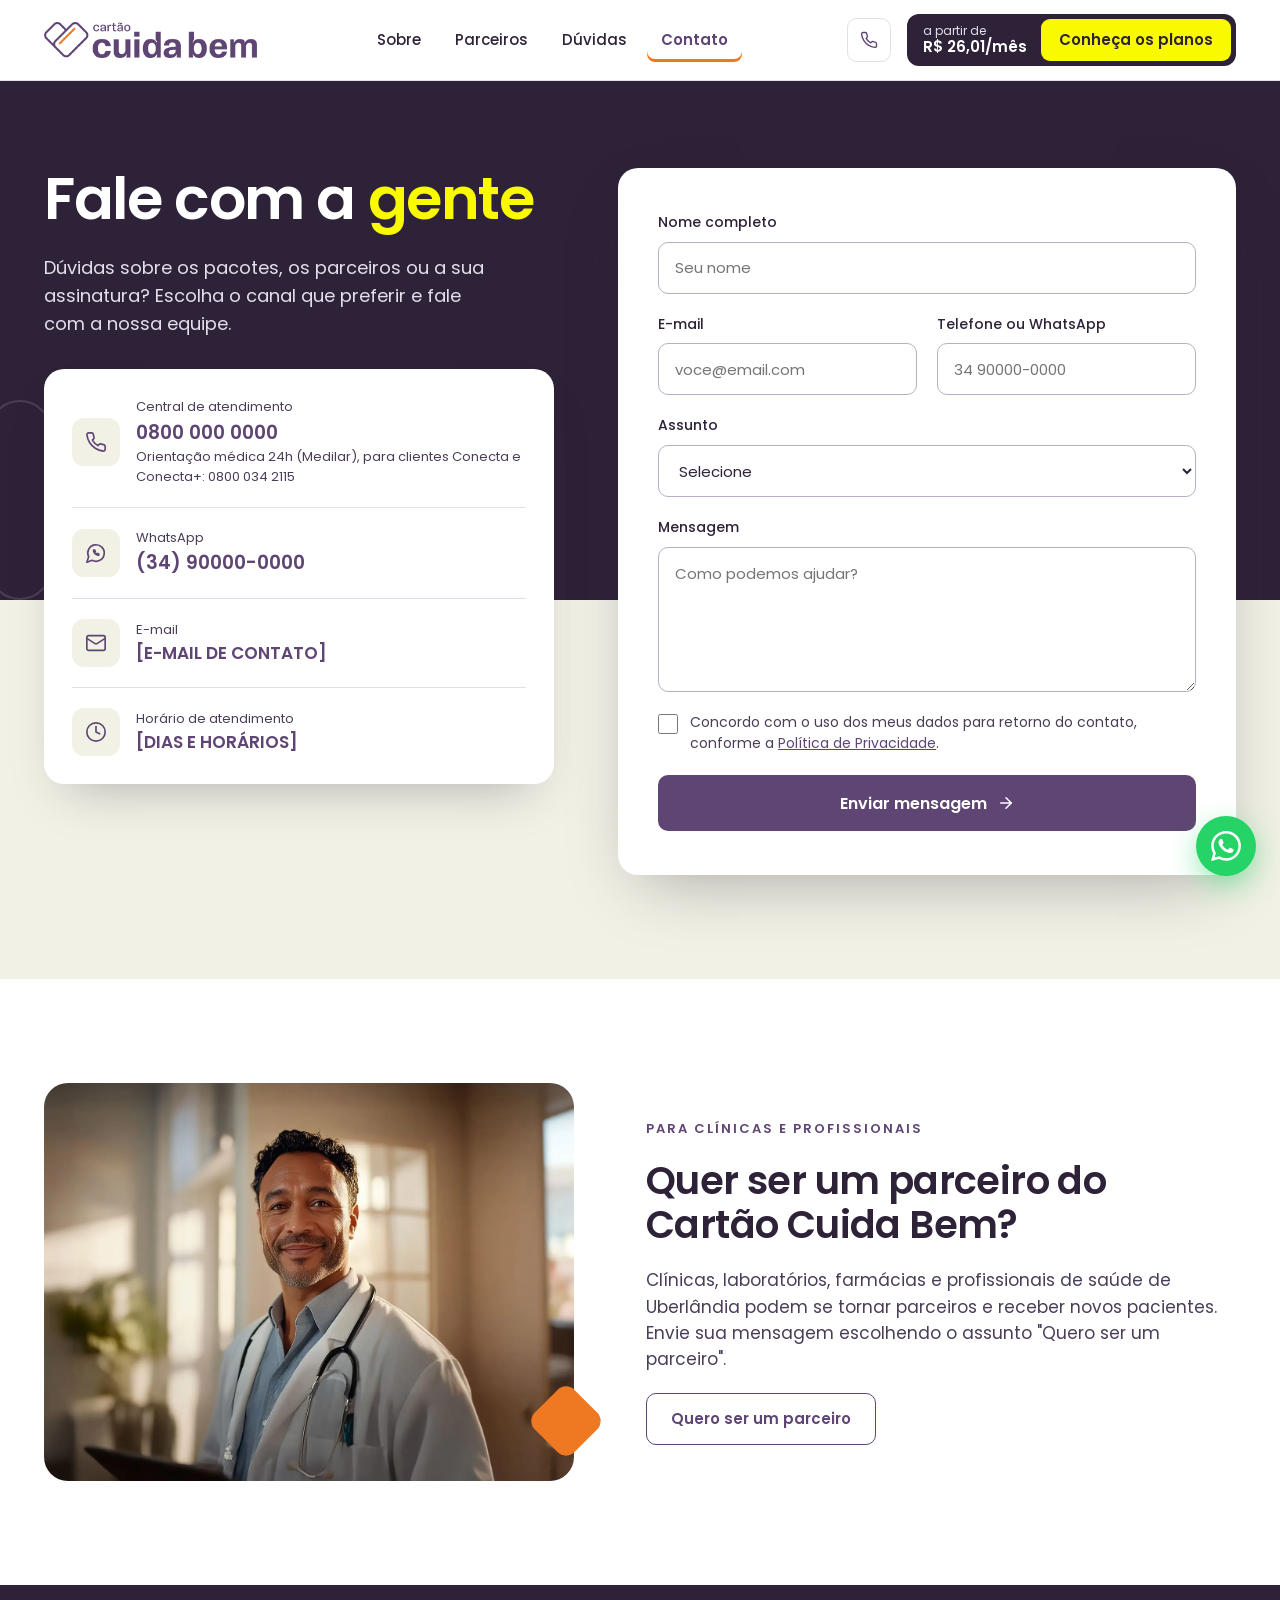
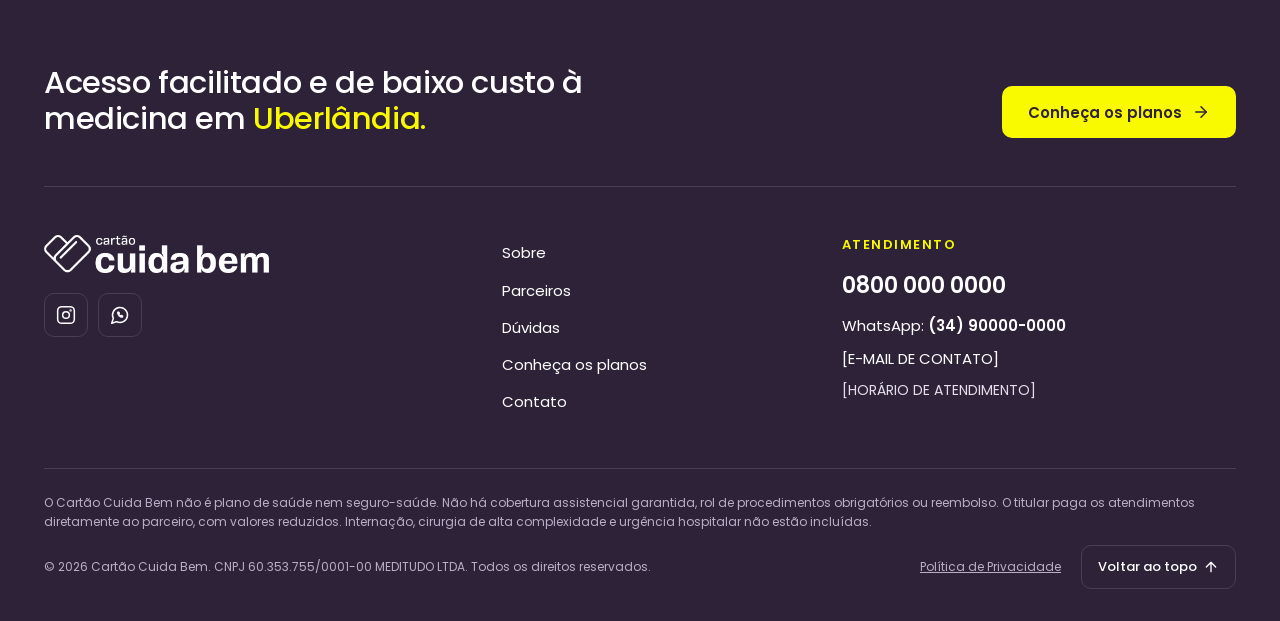
==== commit 40993173: "Add files via upload" ====
--- a/contato.html
+++ b/contato.html
@@ -18,7 +18,7 @@
 <meta property="og:type" content="website">
 <meta property="og:locale" content="pt_BR">
 <meta property="og:site_name" content="Cartão Cuida Bem">
-<meta property="og:title" content="Contato e Suporte | Cartão Cuida Bem">
+<meta property="og:title" content="Contato e suporte | Cartão Cuida Bem">
 <meta property="og:description" content="Fale com o Cartão Cuida Bem pelo WhatsApp, 0800 ou formulário. Tire dúvidas sobre os pacotes, os parceiros ou a sua assinatura.">
 <meta property="og:url" content="https://www.cartaocuidabem.com.br/contato.html">
 <meta property="og:image" content="https://www.cartaocuidabem.com.br/assets/img/og-cartao-cuida-bem.jpg">
@@ -28,14 +28,17 @@
 <meta name="twitter:card" content="summary_large_image">
 <link rel="preload" href="assets/fonts/poppins-latin-500-normal.woff2" as="font" type="font/woff2" crossorigin>
 <link rel="preload" href="assets/fonts/poppins-latin-600-normal.woff2" as="font" type="font/woff2" crossorigin>
-<link rel="stylesheet" href="assets/css/site.css">
-<script type="application/ld+json">{"@context":"https://schema.org","@graph":[{"@type":"Organization","@id":"https://www.cartaocuidabem.com.br/#organizacao","name":"Cartão Cuida Bem","legalName":"MEDITUDO LTDA","taxID":"60.353.755/0001-00","url":"https://www.cartaocuidabem.com.br/","logo":{"@type":"ImageObject","url":"https://www.cartaocuidabem.com.br/assets/img/icone-512.png","width":512,"height":512},"image":"https://www.cartaocuidabem.com.br/assets/img/og-cartao-cuida-bem.jpg","description":"Cartão de desconto em saúde por assinatura, com parceiros de confiança em Uberlândia (MG). Não é plano de saúde.","address":{"@type":"PostalAddress","addressLocality":"Uberlândia","addressRegion":"MG","addressCountry":"BR"},"areaServed":{"@type":"City","name":"Uberlândia"}},{"@type":"WebSite","@id":"https://www.cartaocuidabem.com.br/#site","name":"Cartão Cuida Bem","url":"https://www.cartaocuidabem.com.br/","inLanguage":"pt-BR","publisher":{"@id":"https://www.cartaocuidabem.com.br/#organizacao"}},{"@type":"WebPage","@id":"https://www.cartaocuidabem.com.br/contato.html#pagina","url":"https://www.cartaocuidabem.com.br/contato.html","name":"Contato e Suporte | Cartão Cuida Bem","description":"Fale com o Cartão Cuida Bem pelo WhatsApp, 0800 ou formulário. Tire dúvidas sobre os pacotes, os parceiros ou a sua assinatura.","inLanguage":"pt-BR","isPartOf":{"@id":"https://www.cartaocuidabem.com.br/#site"},"about":{"@id":"https://www.cartaocuidabem.com.br/#organizacao"},"breadcrumb":{"@id":"https://www.cartaocuidabem.com.br/contato.html#trilha"}},{"@type":"BreadcrumbList","@id":"https://www.cartaocuidabem.com.br/contato.html#trilha","itemListElement":[{"@type":"ListItem","position":1,"name":"Início","item":"https://www.cartaocuidabem.com.br/"},{"@type":"ListItem","position":2,"name":"Contato","item":"https://www.cartaocuidabem.com.br/contato.html"}]}]}</script>
+<link rel="stylesheet" href="assets/css/site.css?v=5945e315">
+<script type="application/ld+json">{"@context":"https://schema.org","@graph":[{"@type":"Organization","@id":"https://www.cartaocuidabem.com.br/#organizacao","name":"Cartão Cuida Bem","legalName":"MEDITUDO LTDA","taxID":"60.353.755/0001-00","url":"https://www.cartaocuidabem.com.br/","logo":{"@type":"ImageObject","url":"https://www.cartaocuidabem.com.br/assets/img/icone-512.png","width":512,"height":512},"image":"https://www.cartaocuidabem.com.br/assets/img/og-cartao-cuida-bem.jpg","description":"Cartão de desconto em saúde por assinatura, com parceiros de confiança em Uberlândia (MG). Não é plano de saúde.","address":{"@type":"PostalAddress","addressLocality":"Uberlândia","addressRegion":"MG","addressCountry":"BR"},"areaServed":{"@type":"City","name":"Uberlândia"},"sameAs":["https://www.instagram.com/cartao.cuidabem"]},{"@type":"WebSite","@id":"https://www.cartaocuidabem.com.br/#site","name":"Cartão Cuida Bem","url":"https://www.cartaocuidabem.com.br/","inLanguage":"pt-BR","publisher":{"@id":"https://www.cartaocuidabem.com.br/#organizacao"}},{"@type":"WebPage","@id":"https://www.cartaocuidabem.com.br/contato.html#pagina","url":"https://www.cartaocuidabem.com.br/contato.html","name":"Contato e suporte | Cartão Cuida Bem","description":"Fale com o Cartão Cuida Bem pelo WhatsApp, 0800 ou formulário. Tire dúvidas sobre os pacotes, os parceiros ou a sua assinatura.","inLanguage":"pt-BR","isPartOf":{"@id":"https://www.cartaocuidabem.com.br/#site"},"about":{"@id":"https://www.cartaocuidabem.com.br/#organizacao"},"breadcrumb":{"@id":"https://www.cartaocuidabem.com.br/contato.html#trilha"}},{"@type":"BreadcrumbList","@id":"https://www.cartaocuidabem.com.br/contato.html#trilha","itemListElement":[{"@type":"ListItem","position":1,"name":"Início","item":"https://www.cartaocuidabem.com.br/"},{"@type":"ListItem","position":2,"name":"Contato","item":"https://www.cartaocuidabem.com.br/contato.html"}]}]}</script>
 </head>
 <body>
+<a class="pular" href="#conteudo">Pular para o conteúdo</a>
 <div id="topo" style="width: 100%; background: #FFFFFF; font-family: 'Poppins', system-ui, sans-serif; color: #2E2238; line-height: 1.55">
 <header style="position: sticky; top: 0; z-index: 30; background: #FFFFFF; box-shadow: 0 1px 0 #E4DEEA">
 <div style="max-width: 1240px; margin: 0 auto; padding: 12px 24px; min-height: 80px; box-sizing: border-box; display: flex; flex-wrap: wrap; align-items: center; gap: 12px 32px">
 <a href="index.html" aria-label="Cartão Cuida Bem, página inicial" style="display: block; flex: 0 0 auto"><img src="assets/img/logo-roxo.png" alt="Cartão Cuida Bem" style="height: 36px; display: block"></a>
+<button type="button" class="menu-botao" aria-controls="menu-principal" aria-expanded="false" aria-label="Menu" style="margin-left: auto; width: 48px; height: 48px; border: 1px solid #E4DEEA; border-radius: 10px; background: #FFFFFF; color: #2E2238; align-items: center; justify-content: center; cursor: pointer; padding: 0"><svg class="menu-botao__abrir" aria-hidden="true" width="24" height="24" viewBox="0 0 24 24" fill="none" stroke="currentColor" stroke-width="2" stroke-linecap="round"><path d="M4 7h16M4 12h16M4 17h16"></path></svg><svg class="menu-botao__fechar" aria-hidden="true" width="24" height="24" viewBox="0 0 24 24" fill="none" stroke="currentColor" stroke-width="2" stroke-linecap="round"><path d="M6 6l12 12M18 6 6 18"></path></svg></button>
+<div class="menu-painel" id="menu-principal">
 <nav aria-label="Menu principal" style="display: flex; flex-wrap: wrap; gap: 4px 6px; flex: 1 1 auto; justify-content: center; align-items: center">
 <a href="sobre.html" style="color: #2E2238; text-decoration: none; font-weight: 500; font-size: 15px; padding: 10px 14px; border-radius: 8px">Sobre</a>
 <a href="sobre.html#parceiros" style="color: #2E2238; text-decoration: none; font-weight: 500; font-size: 15px; padding: 10px 14px; border-radius: 8px">Parceiros</a>
@@ -43,17 +46,16 @@
 <a href="contato.html" aria-current="page" style="color: #5F4573; text-decoration: none; font-weight: 600; font-size: 15px; padding: 10px 14px; border-radius: 8px; box-shadow: inset 0 -3px 0 #EF7823">Contato</a>
 </nav>
 <div style="display: flex; flex-wrap: wrap; align-items: center; gap: 12px 16px">
-<a href="tel:08000000000" style="display: flex; align-items: center; gap: 10px; text-decoration: none; color: #2E2238">
-<span style="display: flex; width: 40px; height: 40px; border-radius: 10px; border: 1px solid #E4DEEA; color: #5F4573; align-items: center; justify-content: center"><svg aria-hidden="true" width="18" height="18" viewBox="0 0 24 24" fill="none" stroke="currentColor" stroke-width="1.8" stroke-linecap="round" stroke-linejoin="round"><path d="M22 16.92v3a2 2 0 0 1-2.18 2 19.79 19.79 0 0 1-8.63-3.07 19.5 19.5 0 0 1-6-6 19.79 19.79 0 0 1-3.07-8.67A2 2 0 0 1 4.11 2h3a2 2 0 0 1 2 1.72 12.84 12.84 0 0 0 .7 2.81 2 2 0 0 1-.45 2.11L8.09 9.91a16 16 0 0 0 6 6l1.27-1.27a2 2 0 0 1 2.11-.45 12.84 12.84 0 0 0 2.81.7A2 2 0 0 1 22 16.92z"></path></svg></span>
-<span style="display: flex; flex-direction: column; line-height: 1.2"><span style="font-size: 12px; color: #4A3D57">Central de atendimento</span><strong style="font-size: 15px; font-weight: 600">0800 000 0000</strong></span>
-</a>
-<a href="https://wa.me/5534900000000" aria-label="Fale com a gente pelo WhatsApp" style="display: flex; align-items: center; justify-content: center; width: 44px; height: 44px; border-radius: 10px; border: 1px solid #E4DEEA; color: #5F4573">
-<svg aria-hidden="true" width="20" height="20" viewBox="0 0 24 24" fill="none" stroke="currentColor" stroke-width="1.8" stroke-linecap="round" stroke-linejoin="round"><path d="M7.9 20A9 9 0 1 0 4 16.1L2 22Z"></path><path d="M9.5 9.5c.3 1.6 1.4 3 3 3.9l.9-.9 1.6.6v1.3c-2.9.3-6-2.8-5.7-5.7h1.3l.6 1.6z"></path></svg>
-</a>
-<a href="planos.html" style="display: inline-flex; align-items: center; min-height: 48px; padding: 0 22px; border-radius: 10px; background: #F9F900; color: #2E2238; font-weight: 600; font-size: 15px; text-decoration: none">Conheça os planos</a>
+<div class="tel-topo" style="position: relative">
+<button type="button" class="tel-topo__icone" aria-expanded="false" aria-controls="tel-topo-info" aria-label="Central de atendimento" style="display: flex; width: 44px; height: 44px; border-radius: 10px; border: 1px solid #E4DEEA; background: #FFFFFF; color: #5F4573; align-items: center; justify-content: center; cursor: pointer; padding: 0"><svg aria-hidden="true" width="18" height="18" viewBox="0 0 24 24" fill="none" stroke="currentColor" stroke-width="1.8" stroke-linecap="round" stroke-linejoin="round"><path d="M22 16.92v3a2 2 0 0 1-2.18 2 19.79 19.79 0 0 1-8.63-3.07 19.5 19.5 0 0 1-6-6 19.79 19.79 0 0 1-3.07-8.67A2 2 0 0 1 4.11 2h3a2 2 0 0 1 2 1.72 12.84 12.84 0 0 0 .7 2.81 2 2 0 0 1-.45 2.11L8.09 9.91a16 16 0 0 0 6 6l1.27-1.27a2 2 0 0 1 2.11-.45 12.84 12.84 0 0 0 2.81.7A2 2 0 0 1 22 16.92z"></path></svg></button>
+<a id="tel-topo-info" class="tel-topo__info" href="tel:08000000000" style="display: flex; flex-direction: column; line-height: 1.25; text-decoration: none; color: #2E2238; white-space: nowrap"><span style="font-size: 12px; color: #4A3D57">Central de atendimento</span><strong style="font-size: 16px; font-weight: 600">0800 000 0000</strong></a>
+</div>
+<a href="planos.html" class="cta-topo" style="display: inline-flex; align-items: center; gap: 14px; padding: 5px 5px 5px 16px; border-radius: 12px; background: #2E2238; text-decoration: none; white-space: nowrap"><span style="display: flex; flex-direction: column; line-height: 1.2; font-size: 12px; color: #E4DEEA">a partir de<strong style="font-size: 15px; font-weight: 600; color: #FFFFFF">R$ 26,01/mês</strong></span><span class="cta-topo__botao" style="display: inline-flex; align-items: center; min-height: 42px; padding: 0 18px; border-radius: 9px; background: #F9F900; color: #2E2238; font-weight: 600; font-size: 15px">Conheça os planos</span></a>
+</div>
 </div>
 </div>
 </header>
+<main id="conteudo">
 <section style="background: linear-gradient(#2E2238 0, #2E2238 520px, #F1F1E5 520px); position: relative">
 <div aria-hidden="true" style="position: absolute; left: -60px; top: 340px; width: 160px; height: 160px; border-radius: 32px; border: 2px solid #4A3D57; transform: rotate(45deg)"></div>
 <div style="position: relative; max-width: 1240px; margin: 0 auto; padding: 88px 24px 104px; box-sizing: border-box; display: flex; flex-wrap: wrap; gap: 48px 64px; align-items: flex-start">
@@ -63,11 +65,11 @@
 <div style="display: flex; flex-direction: column; margin-top: 8px; background: #FFFFFF; color: #2E2238; border-radius: 20px; padding: 8px 28px; box-shadow: 0 24px 48px -24px rgba(46, 34, 56, 0.35)">
 <a href="tel:08000000000" style="display: flex; gap: 16px; align-items: center; padding: 20px 0; text-decoration: none; color: #2E2238">
 <span style="display: flex; flex: 0 0 auto; width: 48px; height: 48px; border-radius: 12px; background: #F1F1E5; color: #5F4573; align-items: center; justify-content: center"><svg aria-hidden="true" width="22" height="22" viewBox="0 0 24 24" fill="none" stroke="currentColor" stroke-width="1.8" stroke-linecap="round" stroke-linejoin="round"><path d="M22 16.92v3a2 2 0 0 1-2.18 2 19.79 19.79 0 0 1-8.63-3.07 19.5 19.5 0 0 1-6-6 19.79 19.79 0 0 1-3.07-8.67A2 2 0 0 1 4.11 2h3a2 2 0 0 1 2 1.72 12.84 12.84 0 0 0 .7 2.81 2 2 0 0 1-.45 2.11L8.09 9.91a16 16 0 0 0 6 6l1.27-1.27a2 2 0 0 1 2.11-.45 12.84 12.84 0 0 0 2.81.7A2 2 0 0 1 22 16.92z"></path></svg></span>
-<span style="display: flex; flex-direction: column"><span style="font-size: 13px; color: #4A3D57">Central de atendimento</span><strong style="font-size: 19px; font-weight: 600; color: #5F4573">0800 000 0000</strong><span style="font-size: 13px; color: #4A3D57">Orientação médica 24h para clientes Conecta e Conecta+</span></span>
+<span style="display: flex; flex-direction: column"><span style="font-size: 13px; color: #4A3D57">Central de atendimento</span><strong style="font-size: 19px; font-weight: 600; color: #5F4573">0800 000 0000</strong><span style="font-size: 13px; color: #4A3D57">Orientação médica 24h (Medilar), para clientes Conecta e Conecta+: 0800 034 2115</span></span>
 </a>
 <a href="https://wa.me/5534900000000" style="display: flex; gap: 16px; align-items: center; padding: 20px 0; border-top: 1px solid #E4DEEA; text-decoration: none; color: #2E2238">
 <span style="display: flex; flex: 0 0 auto; width: 48px; height: 48px; border-radius: 12px; background: #F1F1E5; color: #5F4573; align-items: center; justify-content: center"><svg aria-hidden="true" width="22" height="22" viewBox="0 0 24 24" fill="none" stroke="currentColor" stroke-width="1.8" stroke-linecap="round" stroke-linejoin="round"><path d="M7.9 20A9 9 0 1 0 4 16.1L2 22Z"></path><path d="M9.5 9.5c.3 1.6 1.4 3 3 3.9l.9-.9 1.6.6v1.3c-2.9.3-6-2.8-5.7-5.7h1.3l.6 1.6z"></path></svg></span>
-<span style="display: flex; flex-direction: column"><span style="font-size: 13px; color: #4A3D57">WhatsApp</span><strong style="font-size: 19px; font-weight: 600; color: #5F4573">34 90000-0000</strong></span>
+<span style="display: flex; flex-direction: column"><span style="font-size: 13px; color: #4A3D57">WhatsApp</span><strong style="font-size: 19px; font-weight: 600; color: #5F4573">(34) 90000-0000</strong></span>
 </a>
 <a href="mailto:contato@cuidabem.com.br" style="display: flex; gap: 16px; align-items: center; padding: 20px 0; border-top: 1px solid #E4DEEA; text-decoration: none; color: #2E2238">
 <span style="display: flex; flex: 0 0 auto; width: 48px; height: 48px; border-radius: 12px; background: #F1F1E5; color: #5F4573; align-items: center; justify-content: center"><svg aria-hidden="true" width="22" height="22" viewBox="0 0 24 24" fill="none" stroke="currentColor" stroke-width="1.8" stroke-linecap="round" stroke-linejoin="round"><rect width="20" height="16" x="2" y="4" rx="2"></rect><path d="m22 7-8.97 5.7a1.94 1.94 0 0 1-2.06 0L2 7"></path></svg></span>
@@ -112,7 +114,7 @@
 </div>
 <label style="display: flex; gap: 12px; align-items: flex-start; font-size: 14px; color: #4A3D57; cursor: pointer">
 <input type="checkbox" required style="width: 20px; height: 20px; margin: 2px 0 0; accent-color: #5F4573; flex: 0 0 auto">
-<span>Concordo com o uso dos meus dados para retorno do contato, conforme a <a href="legal/politica-privacidade.html" target="_blank" rel="noopener">Política de privacidade</a>.</span>
+<span>Concordo com o uso dos meus dados para retorno do contato, conforme a <a href="legal/politica-privacidade.html" target="_blank" rel="noopener">Política de Privacidade</a>.</span>
 </label>
 <button type="submit" style="display: inline-flex; align-items: center; justify-content: center; gap: 10px; min-height: 56px; padding: 0 32px; border: 0; border-radius: 10px; background: #5F4573; color: #FFFFFF; font-family: inherit; font-weight: 600; font-size: 16px; cursor: pointer">Enviar mensagem
 <svg aria-hidden="true" width="18" height="18" viewBox="0 0 24 24" fill="none" stroke="currentColor" stroke-width="2" stroke-linecap="round" stroke-linejoin="round"><path d="M5 12h14"></path><path d="m12 5 7 7-7 7"></path></svg></button>
@@ -132,17 +134,18 @@
 <section style="background: #FFFFFF; overflow: hidden">
 <div style="max-width: 1240px; margin: 0 auto; padding: 104px 24px; box-sizing: border-box; display: flex; flex-wrap: wrap; align-items: center; gap: 48px 72px">
 <div style="flex: 1 1 380px; min-width: 0; position: relative">
-<div style="border-radius: 24px; overflow: hidden; aspect-ratio: 4 / 3"><img loading="lazy" decoding="async" src="assets/img/medico.jpg" alt="Médico sorridente no consultório" style="width: 100%; height: 100%; object-fit: cover; object-position: center 25%; display: block"></div>
-<div aria-hidden="true" style="position: absolute; right: -20px; bottom: 32px; width: 56px; height: 56px; border-radius: 12px; background: #F9F900; transform: rotate(45deg)"></div>
+<div style="border-radius: 24px; overflow: hidden; aspect-ratio: 4 / 3"><img fetchpriority="high" src="assets/img/medico.webp" alt="Médico sorridente no consultório" style="width: 100%; height: 100%; object-fit: cover; object-position: center 25%; display: block"></div>
+<div aria-hidden="true" style="position: absolute; right: -20px; bottom: 32px; width: 56px; height: 56px; border-radius: 12px; background: #EF7823; transform: rotate(45deg)"></div>
 </div>
 <div style="flex: 1 1 440px; min-width: 0; display: flex; flex-direction: column; gap: 20px">
 <p style="margin: 0; font-size: 13px; font-weight: 600; letter-spacing: 2px; text-transform: uppercase; color: #5F4573">Para clínicas e profissionais</p>
 <h2 style="margin: 0; font-size: clamp(28px, 3vw, 40px); line-height: 1.15; font-weight: 600; letter-spacing: -0.6px">Quer ser um parceiro do Cartão Cuida Bem?</h2>
-<p style="margin: 0; font-size: 17px; color: #4A3D57">Clínicas, laboratórios, farmácias e profissionais de saúde de Uberlândia podem se credenciar e receber novos pacientes. Envie sua mensagem escolhendo o assunto "Quero ser um parceiro".</p>
-<a href="#nome" style="align-self: flex-start; display: inline-flex; align-items: center; min-height: 52px; padding: 0 24px; border-radius: 10px; border: 1.5px solid #5F4573; color: #5F4573; font-weight: 600; font-size: 15px; text-decoration: none; box-sizing: border-box">Quero ser parceiro</a>
+<p style="margin: 0; font-size: 17px; color: #4A3D57">Clínicas, laboratórios, farmácias e profissionais de saúde de Uberlândia podem se tornar parceiros e receber novos pacientes. Envie sua mensagem escolhendo o assunto "Quero ser um parceiro".</p>
+<a href="#nome" style="align-self: flex-start; display: inline-flex; align-items: center; min-height: 52px; padding: 0 24px; border-radius: 10px; border: 1.5px solid #5F4573; color: #5F4573; font-weight: 600; font-size: 15px; text-decoration: none; box-sizing: border-box">Quero ser um parceiro</a>
 </div>
 </div>
 </section>
+</main>
 <footer style="background: #2E2238; color: #FFFFFF">
 <div style="max-width: 1240px; margin: 0 auto; padding: 80px 24px 32px; box-sizing: border-box; display: flex; flex-direction: column; gap: 48px">
 <div style="display: flex; flex-wrap: wrap; align-items: flex-end; justify-content: space-between; gap: 24px 48px; padding-bottom: 48px; border-bottom: 1px solid #4A3D57">
@@ -154,7 +157,7 @@
 <div style="flex: 1.4 1 260px; min-width: 0; display: flex; flex-direction: column; gap: 20px">
 <img loading="lazy" decoding="async" src="assets/img/logo-branco.png" alt="Cartão Cuida Bem" style="height: 38px; width: auto; align-self: flex-start">
 <div style="display: flex; gap: 10px">
-<a href="#" aria-label="Instagram do Cartão Cuida Bem" style="width: 44px; height: 44px; border-radius: 10px; border: 1px solid #4A3D57; color: #FFFFFF; display: flex; align-items: center; justify-content: center"><svg aria-hidden="true" width="20" height="20" viewBox="0 0 24 24" fill="none" stroke="currentColor" stroke-width="1.8" stroke-linecap="round" stroke-linejoin="round"><rect width="20" height="20" x="2" y="2" rx="5"></rect><circle cx="12" cy="12" r="4"></circle><circle cx="17.5" cy="6.5" r=".5"></circle></svg></a>
+<a href="https://www.instagram.com/cartao.cuidabem" target="_blank" rel="noopener" aria-label="Instagram do Cartão Cuida Bem (abre em nova aba)" style="width: 44px; height: 44px; border-radius: 10px; border: 1px solid #4A3D57; color: #FFFFFF; display: flex; align-items: center; justify-content: center"><svg aria-hidden="true" width="20" height="20" viewBox="0 0 24 24" fill="none" stroke="currentColor" stroke-width="1.8" stroke-linecap="round" stroke-linejoin="round"><rect width="20" height="20" x="2" y="2" rx="5"></rect><circle cx="12" cy="12" r="4"></circle><circle cx="17.5" cy="6.5" r=".5"></circle></svg></a>
 <a href="https://wa.me/5534900000000" aria-label="WhatsApp do Cartão Cuida Bem" style="width: 44px; height: 44px; border-radius: 10px; border: 1px solid #4A3D57; color: #FFFFFF; display: flex; align-items: center; justify-content: center"><svg aria-hidden="true" width="20" height="20" viewBox="0 0 24 24" fill="none" stroke="currentColor" stroke-width="1.8" stroke-linecap="round" stroke-linejoin="round"><path d="M7.9 20A9 9 0 1 0 4 16.1L2 22Z"></path><path d="M9.5 9.5c.3 1.6 1.4 3 3 3.9l.9-.9 1.6.6v1.3c-2.9.3-6-2.8-5.7-5.7h1.3l.6 1.6z"></path></svg></a>
 </div>
 </div>
@@ -168,7 +171,7 @@
 <div style="flex: 1.4 1 260px; min-width: 0; display: flex; flex-direction: column; gap: 10px">
 <p style="margin: 0 0 4px; font-size: 13px; font-weight: 600; letter-spacing: 1.5px; text-transform: uppercase; color: #F9F900">Atendimento</p>
 <a href="tel:08000000000" style="color: #FFFFFF; text-decoration: none; font-size: 22px; font-weight: 600">0800 000 0000</a>
-<a href="https://wa.me/5534900000000" style="color: #FFFFFF; text-decoration: none; font-size: 15px">WhatsApp: <strong style="font-weight: 600">34 90000-0000</strong></a>
+<a href="https://wa.me/5534900000000" style="color: #FFFFFF; text-decoration: none; font-size: 15px">WhatsApp: <strong style="font-weight: 600">(34) 90000-0000</strong></a>
 <a href="mailto:contato@cuidabem.com.br" style="color: #FFFFFF; text-decoration: none; font-size: 15px">[E-MAIL DE CONTATO]</a>
 <p style="margin: 0; font-size: 14px; color: #E4DEEA">[HORÁRIO DE ATENDIMENTO]</p>
 </div>
@@ -178,8 +181,7 @@
 <div style="display: flex; flex-wrap: wrap; align-items: center; justify-content: space-between; gap: 12px 20px">
 <p style="margin: 0">© 2026 Cartão Cuida Bem. CNPJ 60.353.755/0001-00 MEDITUDO LTDA. Todos os direitos reservados.</p>
 <div style="display: flex; flex-wrap: wrap; gap: 8px 20px; align-items: center">
-<a href="legal/politica-privacidade.html" target="_blank" rel="noopener" style="color: #B9AEC6">Política de privacidade</a>
-<a href="#" style="color: #B9AEC6">Termos de uso</a>
+<a href="legal/politica-privacidade.html" target="_blank" rel="noopener" style="color: #B9AEC6">Política de Privacidade</a>
 <a href="#topo" style="display: inline-flex; align-items: center; gap: 6px; min-height: 44px; padding: 0 16px; border-radius: 10px; border: 1px solid #4A3D57; color: #FFFFFF; text-decoration: none; font-weight: 500; font-size: 13px">Voltar ao topo
 <svg aria-hidden="true" width="16" height="16" viewBox="0 0 24 24" fill="none" stroke="currentColor" stroke-width="2" stroke-linecap="round" stroke-linejoin="round"><path d="m5 12 7-7 7 7M12 19V5"></path></svg></a>
 </div>
@@ -192,6 +194,6 @@
 <span class="wa-float__botao" style="position: relative; display: flex; width: 60px; height: 60px; border-radius: 50%; background: #25D366; color: #FFFFFF; align-items: center; justify-content: center; box-shadow: 0 10px 28px rgba(37, 211, 102, 0.45)"><svg aria-hidden="true" width="30" height="30" viewBox="0 0 24 24" fill="currentColor"><path d="M17.472 14.382c-.297-.149-1.758-.867-2.03-.967-.273-.099-.471-.148-.67.15-.197.297-.767.966-.94 1.164-.173.199-.347.223-.644.075-.297-.15-1.255-.463-2.39-1.475-.883-.788-1.48-1.761-1.653-2.059-.173-.297-.018-.458.13-.606.134-.133.298-.347.446-.52.149-.174.198-.298.298-.497.099-.198.05-.371-.025-.52-.075-.149-.669-1.612-.916-2.207-.242-.579-.487-.5-.669-.51-.173-.008-.371-.01-.57-.01-.198 0-.52.074-.792.372-.272.297-1.04 1.016-1.04 2.479 0 1.462 1.065 2.875 1.213 3.074.149.198 2.096 3.2 5.077 4.487.709.306 1.262.489 1.694.625.712.227 1.36.195 1.871.118.571-.085 1.758-.719 2.006-1.413.248-.694.248-1.289.173-1.413-.074-.124-.272-.198-.57-.347m-5.421 7.403h-.004a9.87 9.87 0 0 1-5.031-1.378l-.361-.214-3.741.982.998-3.648-.235-.374a9.86 9.86 0 0 1-1.51-5.26c.001-5.45 4.436-9.884 9.888-9.884 2.64 0 5.122 1.03 6.988 2.898a9.825 9.825 0 0 1 2.893 6.994c-.003 5.45-4.437 9.884-9.885 9.884m8.413-18.297A11.815 11.815 0 0 0 12.05 0C5.495 0 .16 5.335.157 11.892c0 2.096.547 4.142 1.588 5.945L.057 24l6.305-1.654a11.882 11.882 0 0 0 5.683 1.448h.005c6.554 0 11.89-5.335 11.893-11.893a11.821 11.821 0 0 0-3.48-8.413Z"></path></svg></span>
 </a>
 </div>
-<script src="assets/js/site.js"></script>
+<script src="assets/js/site.js?v=304f877b" defer></script>
 </body>
 </html>
--- a/assets/css/site.css
+++ b/assets/css/site.css
@@ -47,3 +47,12 @@
 
 /* Home: seção de serviços (abas) */
 .sv-item{background:transparent;transition:background-color .2s}.sv-item:hover{background:rgba(255,255,255,.06)}.sv-item:focus-visible{outline:3px solid #F9F900;outline-offset:2px}.sv-item[aria-selected="true"]{background:#4E3B60}.sv-losango{background:transparent;border:1.5px solid #8B76A0}.sv-item[aria-selected="true"] .sv-losango{background:#F9F900;border-color:#F9F900}.sv-ic{color:#E4DEEA}.sv-item[aria-selected="true"] .sv-ic{color:#2E2238}.sv-selo{color:#B9AEC6}.sv-item[aria-selected="true"] .sv-selo{color:#F9F900}.sv-seta{color:#8B76A0}.sv-item[aria-selected="true"] .sv-seta{color:#F9F900}@keyframes sv-entra{from{opacity:0;transform:translateY(12px)}to{opacity:1;transform:none}}.sv-painel{animation:sv-entra .35s ease-out;scroll-margin-top:96px}@media (prefers-reduced-motion:reduce){.sv-painel{animation:none}.sv-item{transition:none}}@media (max-width:640px){.sv-direita{padding-bottom:0 !important}.sv-foto{height:300px !important;border-radius:24px !important}.sv-cartao{position:relative !important;left:auto !important;right:auto !important;bottom:auto !important;margin:-56px 14px 0;padding:24px 22px !important}.sv-tel{align-self:stretch !important;justify-content:center;padding:0 16px !important;font-size:14px !important}}.sv-tel-curto{display:none}@media (max-width:640px){.sv-tel-longo{display:none}.sv-tel-curto{display:inline}.sv-laranja{display:none}}
+
+/* Cabeçalho: botão de destaque e menu no celular */
+.menu-botao{display:none}.menu-botao__fechar{display:none}.menu-botao[aria-expanded="true"] .menu-botao__abrir{display:none}.menu-botao[aria-expanded="true"] .menu-botao__fechar{display:block}.menu-painel{display:flex;flex:1 1 auto;flex-wrap:wrap;align-items:center;gap:12px 32px}.cta-topo__botao{transition:background-color .15s}.cta-topo:hover{background:#3A2C47 !important}.cta-topo:hover .cta-topo__botao{background:#FFFF4D !important}.cta-topo:focus-visible{outline:3px solid #EF7823;outline-offset:3px}.menu-botao:focus-visible{outline:3px solid #EF7823;outline-offset:2px}@media (max-width:1180px){.menu-botao{display:flex !important}.menu-painel{display:none;flex:1 1 100%;flex-direction:column;align-items:stretch;gap:16px;padding:8px 0 16px;border-top:1px solid #E4DEEA}.menu-botao[aria-expanded="true"] + .menu-painel{display:flex}.menu-painel nav{flex-direction:column;align-items:stretch !important;justify-content:flex-start !important;gap:2px !important}.menu-painel nav a{font-size:17px !important;padding:14px 12px !important}.menu-painel > div{flex-direction:column;align-items:stretch !important;gap:14px !important}.cta-topo{justify-content:space-between;padding:8px 8px 8px 18px !important}}@media (prefers-reduced-motion:reduce){.cta-topo__botao{transition:none}}
+
+/* Cabeçalho: central de atendimento revelada no ícone */
+.tel-topo__icone{transition:background-color .15s,color .15s}.tel-topo:hover .tel-topo__icone,.tel-topo__icone[aria-expanded="true"]{background:#F1EDF5 !important}.tel-topo__icone:focus-visible{outline:3px solid #EF7823;outline-offset:2px}.tel-topo__info{position:absolute;top:100%;left:50%;z-index:40;margin-top:10px;padding:12px 16px;border-radius:12px;background:#FFFFFF;box-shadow:0 12px 32px rgba(46,34,56,.18);opacity:0;visibility:hidden;transform:translate(-50%,4px);transition:opacity .15s,transform .15s,visibility .15s}.tel-topo__info::before{content:"";position:absolute;left:0;right:0;top:-14px;height:14px}.tel-topo:hover .tel-topo__info,.tel-topo:focus-within .tel-topo__info,.tel-topo__icone[aria-expanded="true"] + .tel-topo__info{opacity:1;visibility:visible;transform:translate(-50%,0)}.tel-topo__info:hover strong{color:#5F4573}@media (max-width:1180px){.tel-topo{display:flex;align-items:center;gap:14px}.tel-topo__info{position:static;margin:0;padding:0;box-shadow:none;transform:none !important;display:flex !important;opacity:1 !important;visibility:visible !important}.tel-topo__info::before{display:none}.tel-topo__icone{pointer-events:none}}@media (prefers-reduced-motion:reduce){.tel-topo__info,.tel-topo__icone{transition:none}}
+
+/* Acessibilidade: link para pular direto ao conteúdo */
+.pular{position:absolute;left:16px;top:-80px;z-index:100;padding:12px 18px;border-radius:10px;background:#F9F900;color:#2E2238;font-weight:600;text-decoration:none;transition:top .15s}.pular:focus{top:16px}
